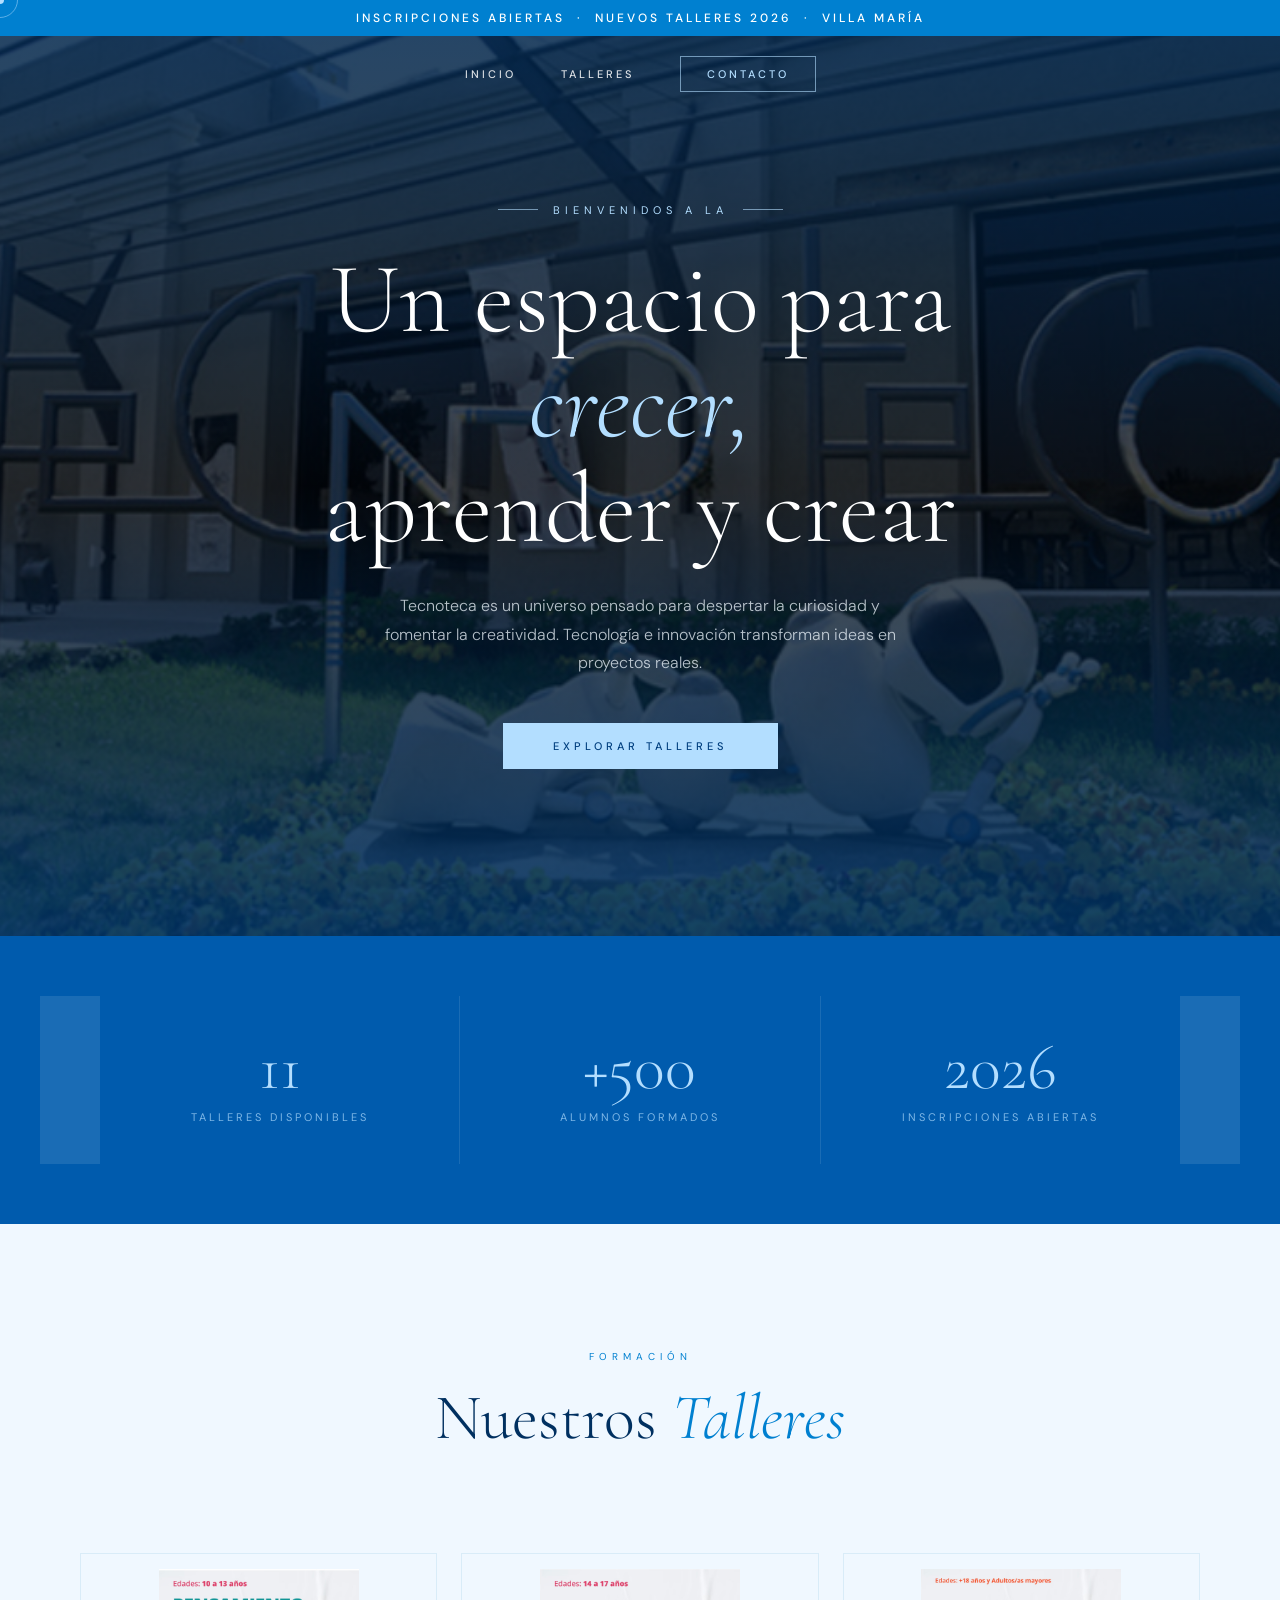
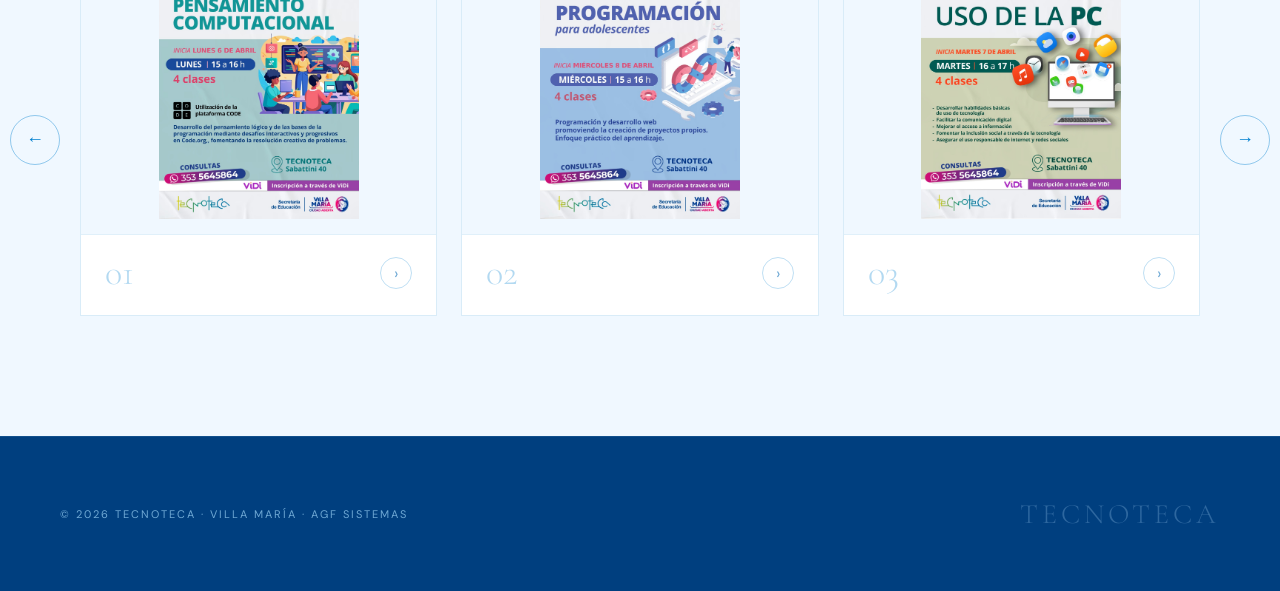
==== index.html @ 7699db6f "Rename index1.html to index.html" ====
<!DOCTYPE html>
<html lang="es">
<head>
    <meta charset="UTF-8">
    <meta name="viewport" content="width=device-width, initial-scale=1.0">
    <title>Tecnoteca | Innovación y Creatividad</title>
    <link href="https://fonts.googleapis.com/css2?family=Cormorant+Garamond:ital,wght@0,300;0,400;1,300;1,400&family=DM+Sans:wght@300;400;500&display=swap" rel="stylesheet">
    <link rel="stylesheet" href="stile.css">
</head>
<body>

    <div class="cursor-dot" id="cursorDot"></div>
    <div class="cursor-ring" id="cursorRing"></div>

    <div class="top-banner">
        Inscripciones abiertas &nbsp;·&nbsp; Nuevos talleres 2026 &nbsp;·&nbsp; Villa María
    </div>

    <header class="navbar" id="navbar">
        <nav class="nav-links">
            <a href="#inicio">Inicio</a>
            <a href="#talleres">Talleres</a>
            <a href="#" class="btn-nav-cta">Contacto</a>
        </nav>
    </header>

    <main>

        <section id="inicio" class="hero">
            <div class="hero-bg"></div>
            <div class="hero-overlay"></div>
            <div class="hero-content">
                <div class="hero-eyebrow">Bienvenidos a la</div>
                <h1>Un espacio para <em>crecer,</em><br>aprender y crear</h1>
                <p class="hero-desc">
                    Tecnoteca es un universo pensado para despertar la curiosidad
                    y fomentar la creatividad. Tecnología e innovación transforman
                    ideas en proyectos reales.
                </p>
                <a href="#talleres" class="btn-hero">Explorar talleres</a>
            </div>
        </section>

        <div class="stats-strip">
            <div class="stats-grid">
                <div class="stat-item">
                    <span class="stat-numero">11</span>
                    <span class="stat-label">Talleres disponibles</span>
                </div>
                <div class="stat-item">
                    <span class="stat-numero">+500</span>
                    <span class="stat-label">Alumnos formados</span>
                </div>
                <div class="stat-item">
                    <span class="stat-numero">2026</span>
                    <span class="stat-label">Inscripciones abiertas</span>
                </div>
            </div>
        </div>

        <section id="talleres" class="talleres-section">
            <div class="section-header">
                <span class="section-tag">Formación</span>
                <h2>Nuestros <em>Talleres</em></h2>
            </div>

            <div class="carousel-wrapper">
                <div class="carousel-container">
                    <div class="carousel-slide" id="track">

                        <div class="card-taller">
                            <div class="card-img-wrap"><img src="taller1.jpeg" alt="Taller 1"></div>
                            <div class="card-overlay"></div>
                            <div class="card-info"><span class="numero-taller">01</span><div class="card-arrow">›</div></div>
                        </div>

                        <div class="card-taller">
                            <div class="card-img-wrap"><img src="taller2.jpeg" alt="Taller 2"></div>
                            <div class="card-overlay"></div>
                            <div class="card-info"><span class="numero-taller">02</span><div class="card-arrow">›</div></div>
                        </div>

                        <div class="card-taller">
                            <div class="card-img-wrap"><img src="taller3.jpeg" alt="Taller 3"></div>
                            <div class="card-overlay"></div>
                            <div class="card-info"><span class="numero-taller">03</span><div class="card-arrow">›</div></div>
                        </div>

                        <div class="card-taller">
                            <div class="card-img-wrap"><img src="taller4.jpeg" alt="Taller 4"></div>
                            <div class="card-overlay"></div>
                            <div class="card-info"><span class="numero-taller">04</span><div class="card-arrow">›</div></div>
                        </div>

                        <div class="card-taller">
                            <div class="card-img-wrap"><img src="taller5.jpeg" alt="Taller 5"></div>
                            <div class="card-overlay"></div>
                            <div class="card-info"><span class="numero-taller">05</span><div class="card-arrow">›</div></div>
                        </div>

                        <div class="card-taller">
                            <div class="card-img-wrap"><img src="taller6.jpeg" alt="Taller 6"></div>
                            <div class="card-overlay"></div>
                            <div class="card-info"><span class="numero-taller">06</span><div class="card-arrow">›</div></div>
                        </div>

                        <div class="card-taller">
                            <div class="card-img-wrap"><img src="taller7.jpeg" alt="Taller 7"></div>
                            <div class="card-overlay"></div>
                            <div class="card-info"><span class="numero-taller">07</span><div class="card-arrow">›</div></div>
                        </div>

                        <div class="card-taller">
                            <div class="card-img-wrap"><img src="taller8.jpeg" alt="Taller 8"></div>
                            <div class="card-overlay"></div>
                            <div class="card-info"><span class="numero-taller">08</span><div class="card-arrow">›</div></div>
                        </div>

                        <div class="card-taller">
                            <div class="card-img-wrap"><img src="taller9.jpeg" alt="Taller 9"></div>
                            <div class="card-overlay"></div>
                            <div class="card-info"><span class="numero-taller">09</span><div class="card-arrow">›</div></div>
                        </div>

                        <div class="card-taller">
                            <div class="card-img-wrap"><img src="taller10.jpeg" alt="Taller 10"></div>
                            <div class="card-overlay"></div>
                            <div class="card-info"><span class="numero-taller">10</span><div class="card-arrow">›</div></div>
                        </div>

                        <div class="card-taller">
                            <div class="card-img-wrap"><img src="taller11.jpeg" alt="Taller 11"></div>
                            <div class="card-overlay"></div>
                            <div class="card-info"><span class="numero-taller">11</span><div class="card-arrow">›</div></div>
                        </div>

                    </div>
                </div>

                <button class="prev-btn" onclick="moveSlide(-1)">&#8592;</button>
                <button class="next-btn" onclick="moveSlide(1)">&#8594;</button>
            </div>
        </section>

    </main>

    <footer class="footer">
        <span class="footer-copy">&copy; 2026 Tecnoteca · Villa María · AGF Sistemas</span>
        <span class="footer-brand">TECNOTECA</span>
    </footer>

    <script>
        // --- CURSOR PERSONALIZADO ---
        const dot  = document.getElementById('cursorDot');
        const ring = document.getElementById('cursorRing');
        let mouseX = 0, mouseY = 0;
        let ringX  = 0, ringY  = 0;

        document.addEventListener('mousemove', e => {
            mouseX = e.clientX;
            mouseY = e.clientY;
            dot.style.left = mouseX + 'px';
            dot.style.top  = mouseY + 'px';
        });

        function animateRing() {
            ringX += (mouseX - ringX) * 0.12;
            ringY += (mouseY - ringY) * 0.12;
            ring.style.left = ringX + 'px';
            ring.style.top  = ringY + 'px';
            requestAnimationFrame(animateRing);
        }
        animateRing();

        // --- NAVBAR SCROLL ---
        window.addEventListener('scroll', () => {
            const navbar = document.getElementById('navbar');
            if (window.scrollY > 60) {
                navbar.classList.add('scrolled');
            } else {
                navbar.classList.remove('scrolled');
            }
        });

        // --- CARRUSEL CON LOOP INFINITO ---
        let currentIndex = 0;

        function moveSlide(step) {
            const track      = document.getElementById('track');
            const cards      = document.querySelectorAll('.card-taller');
            const totalCards = cards.length;

            let visibleCards = 3;
            if (window.innerWidth <= 900) visibleCards = 2;
            if (window.innerWidth <= 600) visibleCards = 1;

            const cardWidth = cards[0].offsetWidth + 24;

            currentIndex += step;

            if (currentIndex > totalCards - visibleCards) currentIndex = 0;
            if (currentIndex < 0) currentIndex = totalCards - visibleCards;

            track.style.transform = `translateX(${-currentIndex * cardWidth}px)`;
        }
    </script>

</body>
</html>
---- stile.css ----
/* ================================================================
   VARIABLES — Paleta C: Azul oscuro + celeste + blanco
================================================================ */
:root {
    --azul-oscuro:   #003F7F;
    --azul-medio:    #005BAD;
    --azul-celeste:  #0080D0;
    --celeste-claro: #B3DEFF;
    --fondo-claro:   #F0F8FF;
    --texto-blanco:  #FFFFFF;
    --texto-oscuro:  #003060;
    --texto-suave:   #6EA8D4;
    --fuente-titulo: 'Cormorant Garamond', serif;
    --fuente-cuerpo: 'DM Sans', sans-serif;
}

/* ================================================================
   RESET BASE
================================================================ */
*, *::before, *::after {
    margin: 0;
    padding: 0;
    box-sizing: border-box;
}

html { scroll-behavior: smooth; }

body {
    background-color: var(--azul-oscuro);
    color: var(--texto-blanco);
    font-family: var(--fuente-cuerpo);
    overflow-x: hidden;
    cursor: none;
}

/* ================================================================
   CURSOR PERSONALIZADO
================================================================ */
.cursor-dot {
    width: 8px;
    height: 8px;
    background: var(--celeste-claro);
    border-radius: 50%;
    position: fixed;
    pointer-events: none;
    z-index: 9999;
    transform: translate(-50%, -50%);
}

.cursor-ring {
    width: 36px;
    height: 36px;
    border: 1px solid rgba(179, 222, 255, 0.5);
    border-radius: 50%;
    position: fixed;
    pointer-events: none;
    z-index: 9998;
    transform: translate(-50%, -50%);
    transition: all 0.15s ease;
}

/* ================================================================
   FRANJA SUPERIOR
================================================================ */
.top-banner {
    background: var(--azul-celeste);
    text-align: center;
    padding: 10px;
    font-size: 12px;
    letter-spacing: 3px;
    text-transform: uppercase;
    color: var(--texto-blanco);
    font-weight: 500;
}

/* ================================================================
   NAVEGACIÓN
================================================================ */
.navbar {
    position: fixed;
    top: 36px;
    left: 0;
    right: 0;
    z-index: 1000;
    padding: 20px 60px;
    display: flex;
    justify-content: center;
    align-items: center;
    transition: background 0.4s ease, padding 0.4s ease;
}

.navbar.scrolled {
    background: rgba(0, 63, 127, 0.96);
    backdrop-filter: blur(12px);
    padding: 15px 60px;
    border-bottom: 1px solid rgba(179, 222, 255, 0.15);
}

.nav-links {
    display: flex;
    gap: 45px;
    align-items: center;
}

.nav-links a {
    text-decoration: none;
    color: var(--texto-blanco);
    font-size: 11px;
    letter-spacing: 3px;
    text-transform: uppercase;
    font-weight: 500;
    opacity: 0.85;
    transition: opacity 0.3s ease, color 0.3s ease;
}

.nav-links a:hover {
    opacity: 1;
    color: var(--celeste-claro);
}

.btn-nav-cta {
    background: transparent !important;
    border: 1px solid rgba(179, 222, 255, 0.6);
    padding: 10px 26px !important;
    color: var(--celeste-claro) !important;
    opacity: 1 !important;
    transition: background 0.3s ease, color 0.3s ease !important;
}

.btn-nav-cta:hover {
    background: var(--celeste-claro) !important;
    color: var(--azul-oscuro) !important;
}

/* ================================================================
   HERO
================================================================ */
.hero {
    height: 100vh;
    min-height: 700px;
    position: relative;
    display: flex;
    align-items: center;
    justify-content: center;
    text-align: center;
    overflow: hidden;
}

.hero-bg {
    position: absolute;
    inset: 0;
    background-image: url('./tec1.png');
    background-size: cover;
    background-position: center;
    filter: brightness(0.3) saturate(0.7) hue-rotate(10deg);
    transform: scale(1.05);
    transition: transform 8s ease;
}

.hero:hover .hero-bg {
    transform: scale(1);
}

.hero-overlay {
    position: absolute;
    inset: 0;
    background: linear-gradient(
        to bottom,
        rgba(0, 63, 127, 0.5) 0%,
        rgba(0, 63, 127, 0.05) 50%,
        rgba(0, 63, 127, 0.7) 100%
    );
}

.hero-content {
    position: relative;
    z-index: 2;
    max-width: 900px;
    padding: 0 40px;
    animation: fadeInUp 1.2s ease both;
}

.hero-eyebrow {
    display: flex;
    align-items: center;
    justify-content: center;
    gap: 15px;
    margin-bottom: 30px;
    font-size: 11px;
    letter-spacing: 5px;
    text-transform: uppercase;
    color: var(--celeste-claro);
}

.hero-eyebrow::before,
.hero-eyebrow::after {
    content: '';
    display: block;
    width: 40px;
    height: 1px;
    background: var(--celeste-claro);
    opacity: 0.6;
}

.hero h1 {
    font-family: var(--fuente-titulo);
    font-size: clamp(52px, 8vw, 100px);
    font-weight: 300;
    line-height: 1.05;
    color: var(--texto-blanco);
    margin-bottom: 30px;
}

.hero h1 em {
    font-style: italic;
    color: var(--celeste-claro);
    font-weight: 300;
}

.hero-desc {
    font-size: 16px;
    line-height: 1.8;
    color: rgba(240, 248, 255, 0.75);
    max-width: 520px;
    margin: 0 auto 45px;
    font-weight: 300;
}

.btn-hero {
    display: inline-block;
    text-decoration: none;
    color: var(--azul-oscuro);
    background: var(--celeste-claro);
    padding: 16px 50px;
    font-size: 11px;
    letter-spacing: 4px;
    text-transform: uppercase;
    font-weight: 500;
    transition: background 0.3s ease, transform 0.3s ease;
}

.btn-hero:hover {
    background: var(--texto-blanco);
    transform: translateY(-2px);
}

/* ================================================================
   ESTADÍSTICAS
================================================================ */
.stats-strip {
    background: var(--azul-medio);
    padding: 60px 0;
}

.stats-grid {
    max-width: 1200px;
    margin: 0 auto;
    padding: 0 60px;
    display: grid;
    grid-template-columns: repeat(3, 1fr);
    gap: 1px;
    background: rgba(255, 255, 255, 0.1);
}

.stat-item {
    background: var(--azul-medio);
    padding: 40px;
    text-align: center;
}

.stat-numero {
    font-family: var(--fuente-titulo);
    font-size: 64px;
    font-weight: 300;
    color: var(--celeste-claro);
    line-height: 1;
    display: block;
}

.stat-label {
    font-size: 11px;
    letter-spacing: 3px;
    text-transform: uppercase;
    color: rgba(179, 222, 255, 0.7);
    margin-top: 10px;
    display: block;
}

/* ================================================================
   SECCIÓN TALLERES
================================================================ */
.talleres-section {
    background: var(--fondo-claro);
    padding: 120px 0 80px;
}

.section-header {
    text-align: center;
    margin-bottom: 80px;
    padding: 0 40px;
}

.section-tag {
    display: inline-block;
    font-size: 10px;
    letter-spacing: 5px;
    text-transform: uppercase;
    color: var(--azul-celeste);
    margin-bottom: 20px;
}

.section-header h2 {
    font-family: var(--fuente-titulo);
    font-size: clamp(38px, 5vw, 64px);
    font-weight: 300;
    line-height: 1.1;
    color: var(--texto-oscuro);
}

.section-header h2 em {
    font-style: italic;
    color: var(--azul-celeste);
}

/* ================================================================
   CARRUSEL
================================================================ */
.carousel-wrapper {
    position: relative;
    padding: 0 80px;
}

.carousel-container {
    overflow: hidden;
    padding: 20px 0 40px;
}

.carousel-slide {
    display: flex;
    gap: 24px;
    transition: transform 0.7s cubic-bezier(0.25, 1, 0.5, 1);
}

/* ================================================================
   TARJETAS
================================================================ */
.card-taller {
    min-width: calc(33.333% - 16px);
    background: var(--texto-blanco);
    border: 1px solid rgba(0, 128, 208, 0.15);
    position: relative;
    overflow: hidden;
    cursor: pointer;
    transition: transform 0.5s ease, box-shadow 0.5s ease, border-color 0.5s ease;
    z-index: 1;
}

.card-taller:hover {
    transform: scale(1.04) translateY(-6px);
    box-shadow: 0 25px 55px rgba(0, 63, 127, 0.2);
    z-index: 10;
    border-color: rgba(0, 128, 208, 0.4);
}

.card-img-wrap {
    overflow: hidden;
    height: 280px;
    background: var(--fondo-claro);
}

.card-taller img {
    width: 100%;
    height: 100%;
    object-fit: contain;
    padding: 15px;
    transition: transform 0.6s ease;
}

.card-taller:hover img {
    transform: scale(1.08);
}

.card-overlay {
    position: absolute;
    inset: 0;
    background: linear-gradient(
        to top,
        rgba(0, 128, 208, 0.12) 0%,
        transparent 60%
    );
    opacity: 0;
    transition: opacity 0.4s ease;
    pointer-events: none;
}

.card-taller:hover .card-overlay {
    opacity: 1;
}

.card-info {
    padding: 20px 24px 24px;
    border-top: 1px solid rgba(0, 128, 208, 0.12);
    display: flex;
    align-items: center;
    justify-content: space-between;
    background: var(--texto-blanco);
}

.numero-taller {
    font-family: var(--fuente-titulo);
    font-size: 36px;
    font-weight: 300;
    color: rgba(0, 128, 208, 0.3);
    line-height: 1;
    transition: color 0.3s ease;
}

.card-taller:hover .numero-taller {
    color: var(--azul-celeste);
}

.card-arrow {
    width: 32px;
    height: 32px;
    border: 1px solid rgba(0, 128, 208, 0.25);
    border-radius: 50%;
    display: flex;
    align-items: center;
    justify-content: center;
    font-size: 16px;
    color: var(--texto-suave);
    transition: all 0.3s ease;
}

.card-taller:hover .card-arrow {
    background: var(--azul-celeste);
    border-color: var(--azul-celeste);
    color: var(--texto-blanco);
}

/* ================================================================
   FLECHAS CARRUSEL
================================================================ */
.prev-btn, .next-btn {
    position: absolute;
    top: 50%;
    transform: translateY(-60%);
    background: transparent;
    border: 1px solid rgba(0, 128, 208, 0.4);
    color: var(--azul-celeste);
    width: 50px;
    height: 50px;
    border-radius: 50%;
    cursor: pointer;
    z-index: 10;
    font-size: 18px;
    display: flex;
    align-items: center;
    justify-content: center;
    transition: background 0.3s ease, border-color 0.3s ease, color 0.3s ease;
}

.prev-btn:hover, .next-btn:hover {
    background: var(--azul-celeste);
    border-color: var(--azul-celeste);
    color: var(--texto-blanco);
}

.prev-btn { left: 10px; }
.next-btn { right: 10px; }

/* ================================================================
   FOOTER
================================================================ */
.footer {
    background: var(--azul-oscuro);
    padding: 60px;
    display: flex;
    justify-content: space-between;
    align-items: center;
    border-top: 1px solid rgba(179, 222, 255, 0.1);
}

.footer-copy {
    font-size: 11px;
    letter-spacing: 2px;
    color: var(--texto-suave);
    text-transform: uppercase;
}

.footer-brand {
    font-family: var(--fuente-titulo);
    font-size: 28px;
    font-weight: 300;
    color: rgba(179, 222, 255, 0.25);
    letter-spacing: 4px;
}

/* ================================================================
   ANIMACIONES
================================================================ */
@keyframes fadeInUp {
    from { opacity: 0; transform: translateY(30px); }
    to   { opacity: 1; transform: translateY(0); }
}

/* ================================================================
   RESPONSIVE
================================================================ */
@media (max-width: 900px) {
    .navbar { padding: 15px 30px; }
    .navbar.scrolled { padding: 12px 30px; }
    .card-taller { min-width: calc(50% - 12px); }
    .stats-grid { grid-template-columns: 1fr; }
    .footer { flex-direction: column; gap: 20px; text-align: center; }
    .carousel-wrapper { padding: 0 50px; }
}

@media (max-width: 600px) {
    .card-taller { min-width: 85%; }
    .hero h1 { font-size: 42px; }
    .carousel-wrapper { padding: 0 40px; }
}
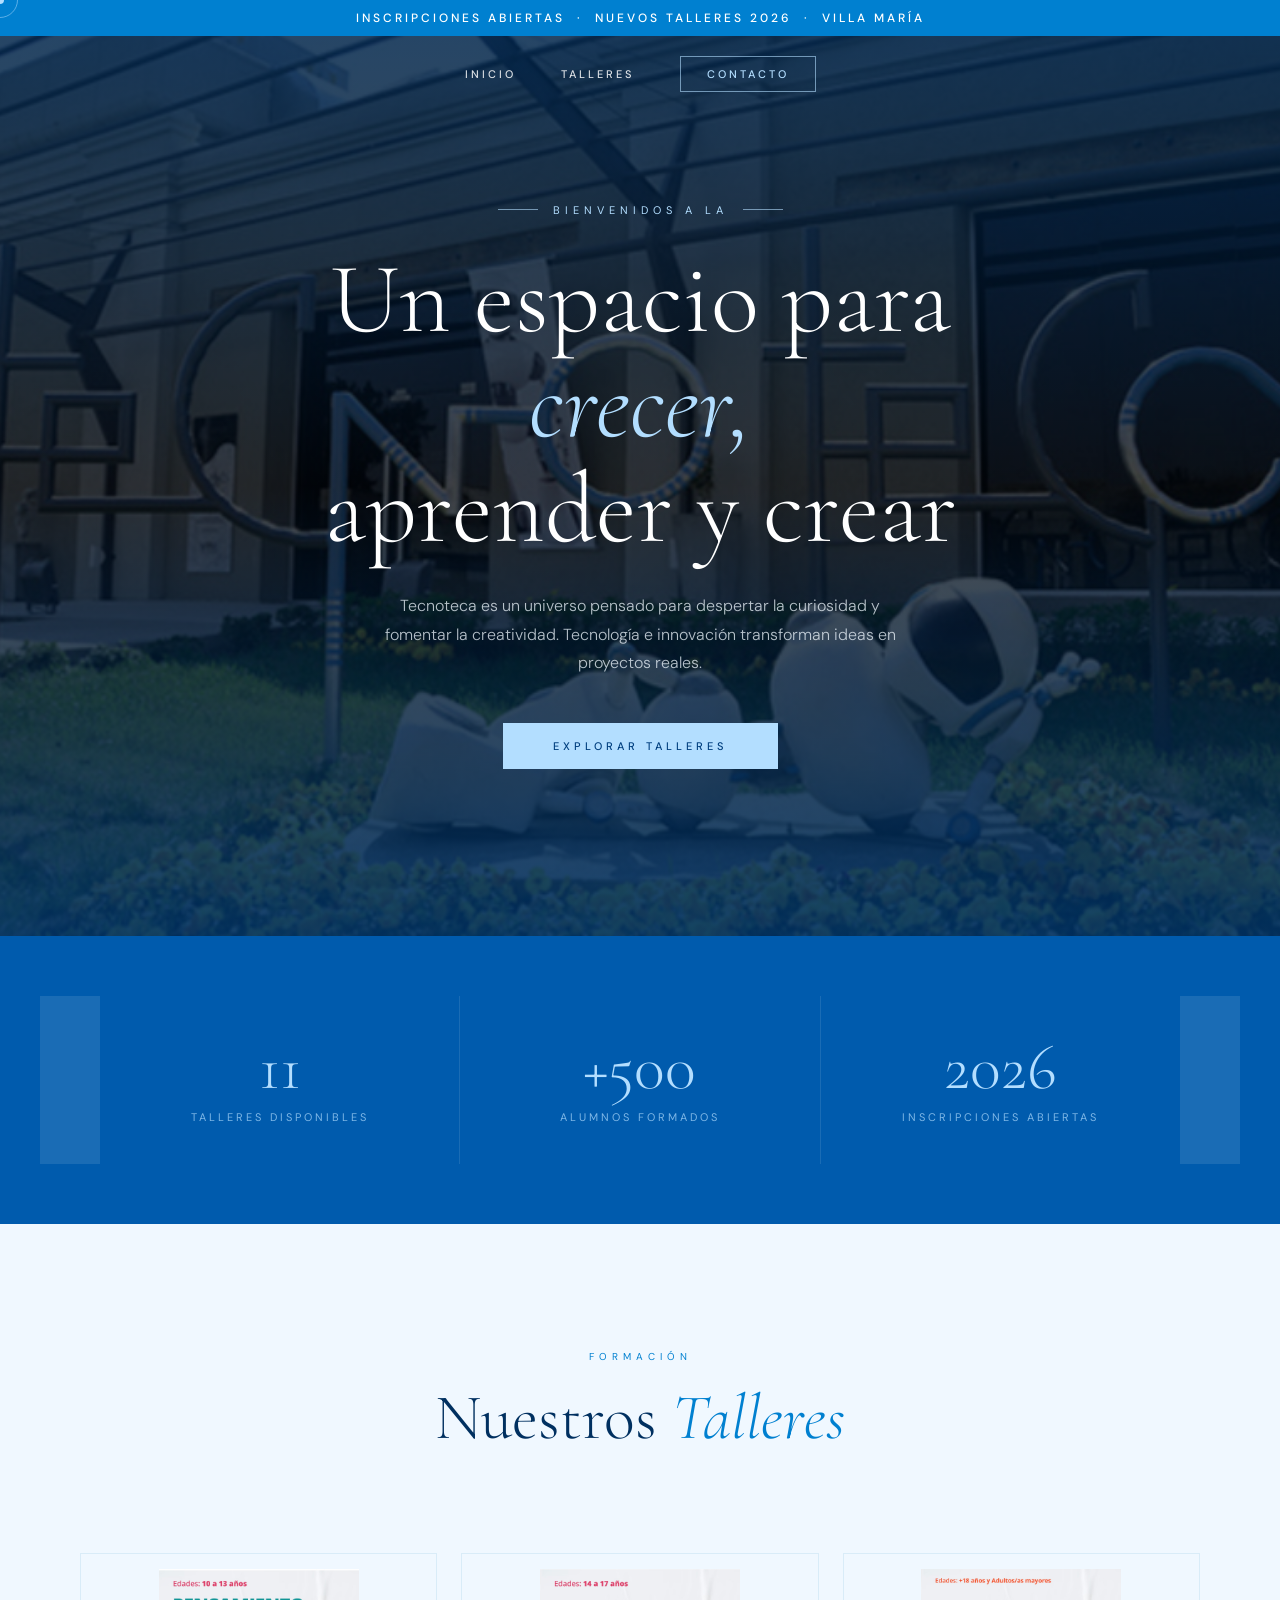
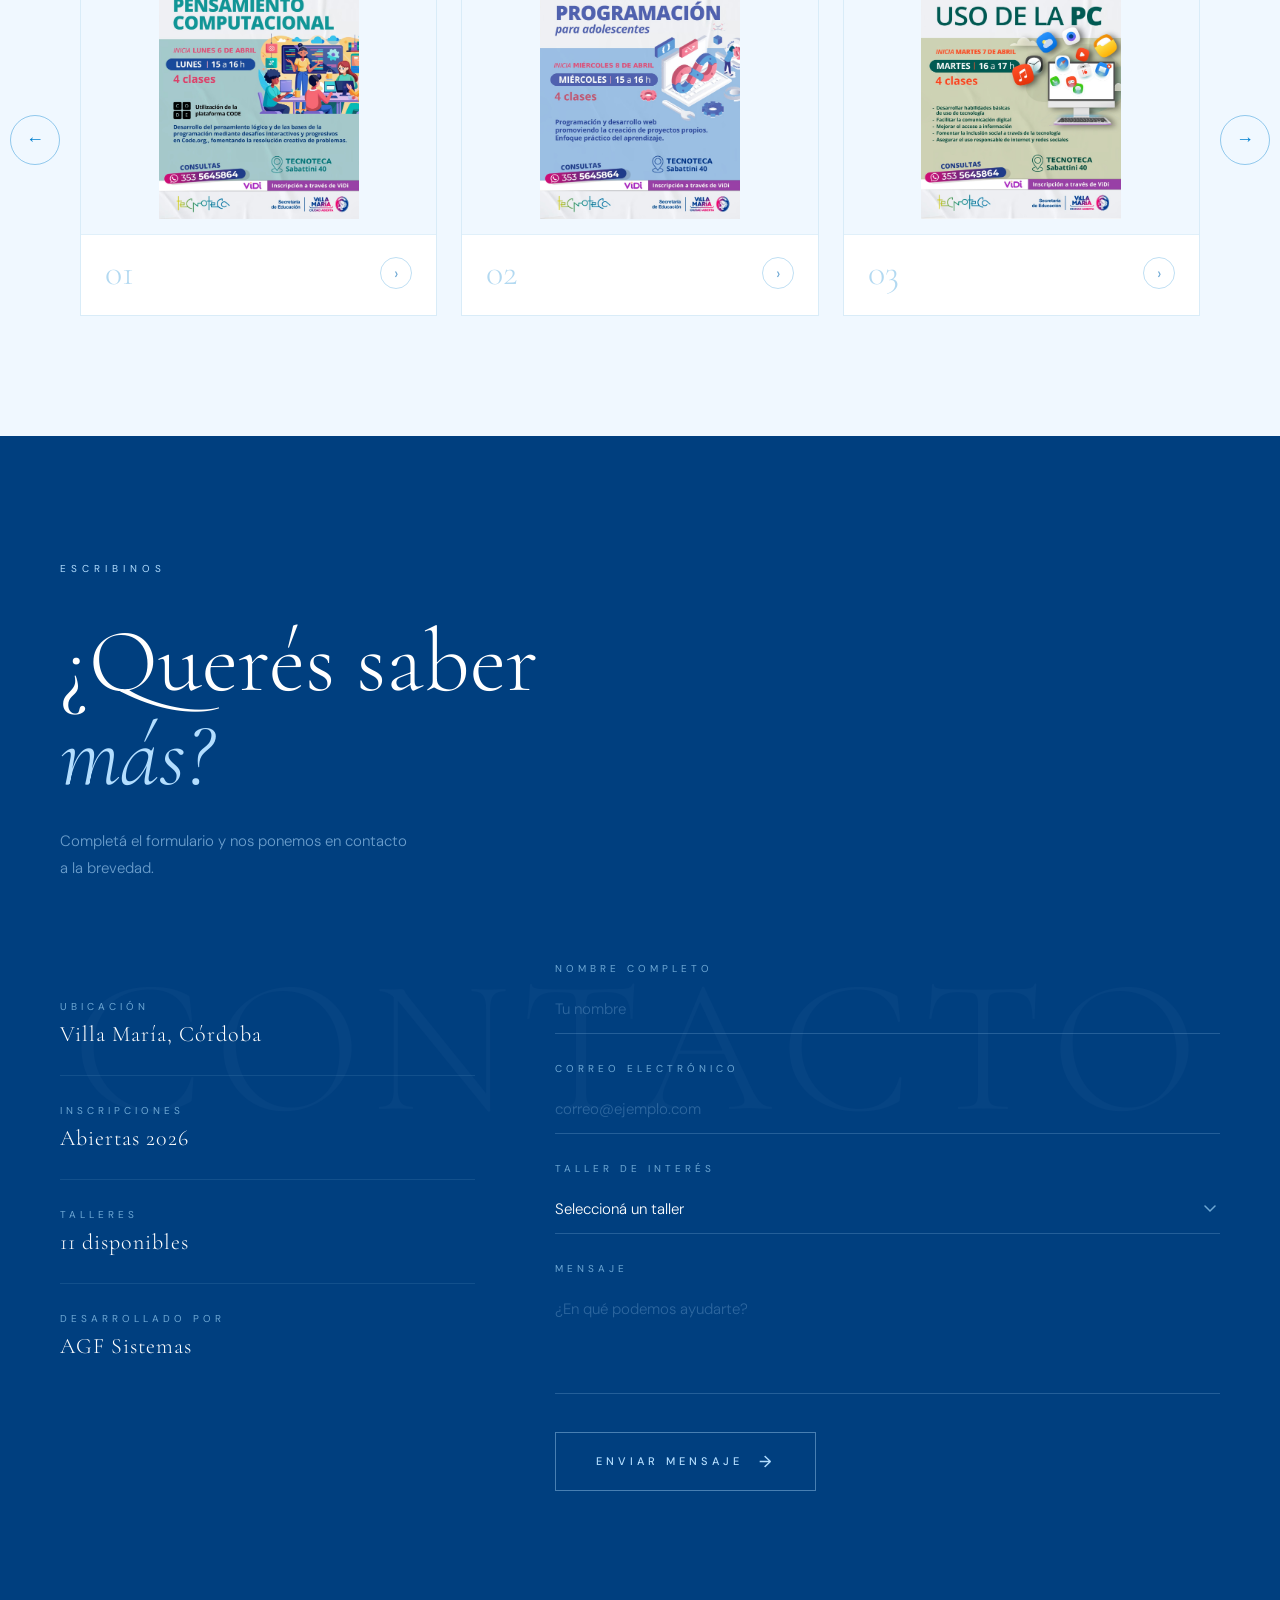
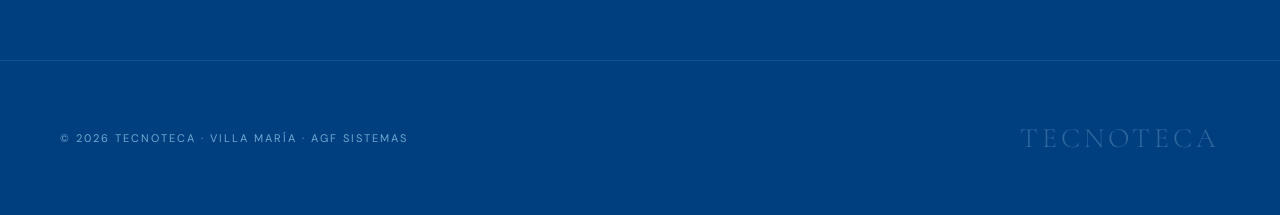
==== commit 114938f8: "agrega contacto y saca el cursor en movile" ====
--- a/index.html
+++ b/index.html
@@ -1,209 +1,450 @@
-<!DOCTYPE html>
-<html lang="es">
-<head>
-    <meta charset="UTF-8">
-    <meta name="viewport" content="width=device-width, initial-scale=1.0">
-    <title>Tecnoteca | Innovación y Creatividad</title>
-    <link href="https://fonts.googleapis.com/css2?family=Cormorant+Garamond:ital,wght@0,300;0,400;1,300;1,400&family=DM+Sans:wght@300;400;500&display=swap" rel="stylesheet">
-    <link rel="stylesheet" href="stile.css">
-</head>
-<body>
-
-    <div class="cursor-dot" id="cursorDot"></div>
-    <div class="cursor-ring" id="cursorRing"></div>
-
-    <div class="top-banner">
-        Inscripciones abiertas &nbsp;·&nbsp; Nuevos talleres 2026 &nbsp;·&nbsp; Villa María
-    </div>
-
-    <header class="navbar" id="navbar">
-        <nav class="nav-links">
-            <a href="#inicio">Inicio</a>
-            <a href="#talleres">Talleres</a>
-            <a href="#" class="btn-nav-cta">Contacto</a>
-        </nav>
-    </header>
-
-    <main>
-
-        <section id="inicio" class="hero">
-            <div class="hero-bg"></div>
-            <div class="hero-overlay"></div>
-            <div class="hero-content">
-                <div class="hero-eyebrow">Bienvenidos a la</div>
-                <h1>Un espacio para <em>crecer,</em><br>aprender y crear</h1>
-                <p class="hero-desc">
-                    Tecnoteca es un universo pensado para despertar la curiosidad
-                    y fomentar la creatividad. Tecnología e innovación transforman
-                    ideas en proyectos reales.
-                </p>
-                <a href="#talleres" class="btn-hero">Explorar talleres</a>
-            </div>
-        </section>
-
-        <div class="stats-strip">
-            <div class="stats-grid">
-                <div class="stat-item">
-                    <span class="stat-numero">11</span>
-                    <span class="stat-label">Talleres disponibles</span>
-                </div>
-                <div class="stat-item">
-                    <span class="stat-numero">+500</span>
-                    <span class="stat-label">Alumnos formados</span>
-                </div>
-                <div class="stat-item">
-                    <span class="stat-numero">2026</span>
-                    <span class="stat-label">Inscripciones abiertas</span>
-                </div>
-            </div>
-        </div>
-
-        <section id="talleres" class="talleres-section">
-            <div class="section-header">
-                <span class="section-tag">Formación</span>
-                <h2>Nuestros <em>Talleres</em></h2>
-            </div>
-
-            <div class="carousel-wrapper">
-                <div class="carousel-container">
-                    <div class="carousel-slide" id="track">
-
-                        <div class="card-taller">
-                            <div class="card-img-wrap"><img src="taller1.jpeg" alt="Taller 1"></div>
-                            <div class="card-overlay"></div>
-                            <div class="card-info"><span class="numero-taller">01</span><div class="card-arrow">›</div></div>
-                        </div>
-
-                        <div class="card-taller">
-                            <div class="card-img-wrap"><img src="taller2.jpeg" alt="Taller 2"></div>
-                            <div class="card-overlay"></div>
-                            <div class="card-info"><span class="numero-taller">02</span><div class="card-arrow">›</div></div>
-                        </div>
-
-                        <div class="card-taller">
-                            <div class="card-img-wrap"><img src="taller3.jpeg" alt="Taller 3"></div>
-                            <div class="card-overlay"></div>
-                            <div class="card-info"><span class="numero-taller">03</span><div class="card-arrow">›</div></div>
-                        </div>
-
-                        <div class="card-taller">
-                            <div class="card-img-wrap"><img src="taller4.jpeg" alt="Taller 4"></div>
-                            <div class="card-overlay"></div>
-                            <div class="card-info"><span class="numero-taller">04</span><div class="card-arrow">›</div></div>
-                        </div>
-
-                        <div class="card-taller">
-                            <div class="card-img-wrap"><img src="taller5.jpeg" alt="Taller 5"></div>
-                            <div class="card-overlay"></div>
-                            <div class="card-info"><span class="numero-taller">05</span><div class="card-arrow">›</div></div>
-                        </div>
-
-                        <div class="card-taller">
-                            <div class="card-img-wrap"><img src="taller6.jpeg" alt="Taller 6"></div>
-                            <div class="card-overlay"></div>
-                            <div class="card-info"><span class="numero-taller">06</span><div class="card-arrow">›</div></div>
-                        </div>
-
-                        <div class="card-taller">
-                            <div class="card-img-wrap"><img src="taller7.jpeg" alt="Taller 7"></div>
-                            <div class="card-overlay"></div>
-                            <div class="card-info"><span class="numero-taller">07</span><div class="card-arrow">›</div></div>
-                        </div>
-
-                        <div class="card-taller">
-                            <div class="card-img-wrap"><img src="taller8.jpeg" alt="Taller 8"></div>
-                            <div class="card-overlay"></div>
-                            <div class="card-info"><span class="numero-taller">08</span><div class="card-arrow">›</div></div>
-                        </div>
-
-                        <div class="card-taller">
-                            <div class="card-img-wrap"><img src="taller9.jpeg" alt="Taller 9"></div>
-                            <div class="card-overlay"></div>
-                            <div class="card-info"><span class="numero-taller">09</span><div class="card-arrow">›</div></div>
-                        </div>
-
-                        <div class="card-taller">
-                            <div class="card-img-wrap"><img src="taller10.jpeg" alt="Taller 10"></div>
-                            <div class="card-overlay"></div>
-                            <div class="card-info"><span class="numero-taller">10</span><div class="card-arrow">›</div></div>
-                        </div>
-
-                        <div class="card-taller">
-                            <div class="card-img-wrap"><img src="taller11.jpeg" alt="Taller 11"></div>
-                            <div class="card-overlay"></div>
-                            <div class="card-info"><span class="numero-taller">11</span><div class="card-arrow">›</div></div>
-                        </div>
-
-                    </div>
-                </div>
-
-                <button class="prev-btn" onclick="moveSlide(-1)">&#8592;</button>
-                <button class="next-btn" onclick="moveSlide(1)">&#8594;</button>
-            </div>
-        </section>
-
-    </main>
-
-    <footer class="footer">
-        <span class="footer-copy">&copy; 2026 Tecnoteca · Villa María · AGF Sistemas</span>
-        <span class="footer-brand">TECNOTECA</span>
-    </footer>
-
-    <script>
-        // --- CURSOR PERSONALIZADO ---
-        const dot  = document.getElementById('cursorDot');
-        const ring = document.getElementById('cursorRing');
-        let mouseX = 0, mouseY = 0;
-        let ringX  = 0, ringY  = 0;
-
-        document.addEventListener('mousemove', e => {
-            mouseX = e.clientX;
-            mouseY = e.clientY;
-            dot.style.left = mouseX + 'px';
-            dot.style.top  = mouseY + 'px';
-        });
-
-        function animateRing() {
-            ringX += (mouseX - ringX) * 0.12;
-            ringY += (mouseY - ringY) * 0.12;
-            ring.style.left = ringX + 'px';
-            ring.style.top  = ringY + 'px';
-            requestAnimationFrame(animateRing);
-        }
-        animateRing();
-
-        // --- NAVBAR SCROLL ---
-        window.addEventListener('scroll', () => {
-            const navbar = document.getElementById('navbar');
-            if (window.scrollY > 60) {
-                navbar.classList.add('scrolled');
-            } else {
-                navbar.classList.remove('scrolled');
-            }
-        });
-
-        // --- CARRUSEL CON LOOP INFINITO ---
-        let currentIndex = 0;
-
-        function moveSlide(step) {
-            const track      = document.getElementById('track');
-            const cards      = document.querySelectorAll('.card-taller');
-            const totalCards = cards.length;
-
-            let visibleCards = 3;
-            if (window.innerWidth <= 900) visibleCards = 2;
-            if (window.innerWidth <= 600) visibleCards = 1;
-
-            const cardWidth = cards[0].offsetWidth + 24;
-
-            currentIndex += step;
-
-            if (currentIndex > totalCards - visibleCards) currentIndex = 0;
-            if (currentIndex < 0) currentIndex = totalCards - visibleCards;
-
-            track.style.transform = `translateX(${-currentIndex * cardWidth}px)`;
-        }
-    </script>
-
-</body>
-</html>
+<!DOCTYPE html>
+<html lang="es">
+<head>
+    <meta charset="UTF-8">
+    <meta name="viewport" content="width=device-width, initial-scale=1.0">
+    <title>Tecnoteca | Innovación y Creatividad</title>
+
+    <!-- Fuentes de Google: Cormorant Garamond para títulos, DM Sans para el cuerpo -->
+    <link href="https://fonts.googleapis.com/css2?family=Cormorant+Garamond:ital,wght@0,300;0,400;1,300;1,400&family=DM+Sans:wght@300;400;500&display=swap" rel="stylesheet">
+
+    <!-- Hoja de estilos principal -->
+    <link rel="stylesheet" href="stile.css">
+</head>
+<body>
+
+    <!-- ============================================================
+         CURSOR PERSONALIZADO
+         Dos elementos que reemplazan el cursor del sistema:
+         - cursor-dot: el punto pequeño que sigue al mouse exactamente
+         - cursor-ring: el anillo grande que sigue con un leve retraso (efecto suave)
+         En celulares y tablets se ocultan automáticamente
+    ============================================================ -->
+    <div class="cursor-dot" id="cursorDot"></div>
+    <div class="cursor-ring" id="cursorRing"></div>
+
+    <!-- ============================================================
+         FRANJA SUPERIOR (TOP BANNER)
+         Barra informativa fija en la parte superior de la página
+         Muestra novedades o información institucional breve
+    ============================================================ -->
+    <div class="top-banner">
+        Inscripciones abiertas &nbsp;·&nbsp; Nuevos talleres 2026 &nbsp;·&nbsp; Villa María
+    </div>
+
+    <!-- ============================================================
+         BARRA DE NAVEGACIÓN
+         Se vuelve semitransparente con blur al hacer scroll hacia abajo
+         Contiene los links internos y el botón de Contacto
+    ============================================================ -->
+    <header class="navbar" id="navbar">
+        <nav class="nav-links">
+            <a href="#inicio">Inicio</a>
+            <a href="#talleres">Talleres</a>
+            <!-- Botón con estilo especial que lleva a la sección #contacto -->
+            <a href="#contacto" class="btn-nav-cta">Contacto</a>
+        </nav>
+    </header>
+
+    <main>
+
+        <!-- ============================================================
+             SECCIÓN HERO (PORTADA)
+             Ocupa el 100% de la pantalla al entrar a la página.
+             Tiene una imagen de fondo con filtro oscuro, un overlay degradado,
+             y el contenido central con título, descripción y botón CTA.
+        ============================================================ -->
+        <section id="inicio" class="hero">
+
+            <!-- Imagen de fondo con efecto de zoom al hacer hover -->
+            <div class="hero-bg"></div>
+
+            <!-- Degradado encima de la imagen para mejorar legibilidad del texto -->
+            <div class="hero-overlay"></div>
+
+            <!-- Contenido central del hero -->
+            <div class="hero-content">
+                <!-- Pequeño texto decorativo sobre el título principal -->
+                <div class="hero-eyebrow">Bienvenidos a la</div>
+
+                <!-- Título principal con palabra en cursiva y color destacado -->
+                <h1>Un espacio para <em>crecer,</em><br>aprender y crear</h1>
+
+                <!-- Descripción breve del proyecto -->
+                <p class="hero-desc">
+                    Tecnoteca es un universo pensado para despertar la curiosidad
+                    y fomentar la creatividad. Tecnología e innovación transforman
+                    ideas en proyectos reales.
+                </p>
+
+                <!-- Botón que lleva a la sección de talleres -->
+                <a href="#talleres" class="btn-hero">Explorar talleres</a>
+            </div>
+        </section>
+
+        <!-- ============================================================
+             FRANJA DE ESTADÍSTICAS
+             Muestra 3 datos clave en una grilla horizontal:
+             cantidad de talleres, alumnos formados y año de inscripciones
+        ============================================================ -->
+        <div class="stats-strip">
+            <div class="stats-grid">
+                <div class="stat-item">
+                    <span class="stat-numero">11</span>
+                    <span class="stat-label">Talleres disponibles</span>
+                </div>
+                <div class="stat-item">
+                    <span class="stat-numero">+500</span>
+                    <span class="stat-label">Alumnos formados</span>
+                </div>
+                <div class="stat-item">
+                    <span class="stat-numero">2026</span>
+                    <span class="stat-label">Inscripciones abiertas</span>
+                </div>
+            </div>
+        </div>
+
+        <!-- ============================================================
+             SECCIÓN TALLERES
+             Muestra las tarjetas de cada taller en un carrusel deslizable.
+             Fondo claro para contrastar con las secciones oscuras.
+        ============================================================ -->
+        <section id="talleres" class="talleres-section">
+
+            <!-- Encabezado de sección con etiqueta y título -->
+            <div class="section-header">
+                <span class="section-tag">Formación</span>
+                <h2>Nuestros <em>Talleres</em></h2>
+            </div>
+
+            <!-- Contenedor del carrusel con botones de navegación -->
+            <div class="carousel-wrapper">
+
+                <!-- Área visible del carrusel (overflow hidden para ocultar lo que no entra) -->
+                <div class="carousel-container">
+
+                    <!-- Pista del carrusel: se mueve horizontalmente con transform -->
+                    <div class="carousel-slide" id="track">
+
+                        <!-- ---- TARJETA TALLER 01 ---- -->
+                        <!-- Cada tarjeta tiene: imagen, overlay de hover y número -->
+                        <div class="card-taller">
+                            <div class="card-img-wrap"><img src="taller1.jpeg" alt="Taller 1"></div>
+                            <div class="card-overlay"></div><!-- Brillo azul al hacer hover -->
+                            <div class="card-info">
+                                <span class="numero-taller">01</span>
+                                <div class="card-arrow">›</div><!-- Flecha indicadora -->
+                            </div>
+                        </div>
+
+                        <!-- ---- TARJETA TALLER 02 ---- -->
+                        <div class="card-taller">
+                            <div class="card-img-wrap"><img src="taller2.jpeg" alt="Taller 2"></div>
+                            <div class="card-overlay"></div>
+                            <div class="card-info"><span class="numero-taller">02</span><div class="card-arrow">›</div></div>
+                        </div>
+
+                        <!-- ---- TARJETA TALLER 03 ---- -->
+                        <div class="card-taller">
+                            <div class="card-img-wrap"><img src="taller3.jpeg" alt="Taller 3"></div>
+                            <div class="card-overlay"></div>
+                            <div class="card-info"><span class="numero-taller">03</span><div class="card-arrow">›</div></div>
+                        </div>
+
+                        <!-- ---- TARJETA TALLER 04 ---- -->
+                        <div class="card-taller">
+                            <div class="card-img-wrap"><img src="taller4.jpeg" alt="Taller 4"></div>
+                            <div class="card-overlay"></div>
+                            <div class="card-info"><span class="numero-taller">04</span><div class="card-arrow">›</div></div>
+                        </div>
+
+                        <!-- ---- TARJETA TALLER 05 ---- -->
+                        <div class="card-taller">
+                            <div class="card-img-wrap"><img src="taller5.jpeg" alt="Taller 5"></div>
+                            <div class="card-overlay"></div>
+                            <div class="card-info"><span class="numero-taller">05</span><div class="card-arrow">›</div></div>
+                        </div>
+
+                        <!-- ---- TARJETA TALLER 06 ---- -->
+                        <div class="card-taller">
+                            <div class="card-img-wrap"><img src="taller6.jpeg" alt="Taller 6"></div>
+                            <div class="card-overlay"></div>
+                            <div class="card-info"><span class="numero-taller">06</span><div class="card-arrow">›</div></div>
+                        </div>
+
+                        <!-- ---- TARJETA TALLER 07 ---- -->
+                        <div class="card-taller">
+                            <div class="card-img-wrap"><img src="taller7.jpeg" alt="Taller 7"></div>
+                            <div class="card-overlay"></div>
+                            <div class="card-info"><span class="numero-taller">07</span><div class="card-arrow">›</div></div>
+                        </div>
+
+                        <!-- ---- TARJETA TALLER 08 ---- -->
+                        <div class="card-taller">
+                            <div class="card-img-wrap"><img src="taller8.jpeg" alt="Taller 8"></div>
+                            <div class="card-overlay"></div>
+                            <div class="card-info"><span class="numero-taller">08</span><div class="card-arrow">›</div></div>
+                        </div>
+
+                        <!-- ---- TARJETA TALLER 09 ---- -->
+                        <div class="card-taller">
+                            <div class="card-img-wrap"><img src="taller9.jpeg" alt="Taller 9"></div>
+                            <div class="card-overlay"></div>
+                            <div class="card-info"><span class="numero-taller">09</span><div class="card-arrow">›</div></div>
+                        </div>
+
+                        <!-- ---- TARJETA TALLER 10 ---- -->
+                        <div class="card-taller">
+                            <div class="card-img-wrap"><img src="taller10.jpeg" alt="Taller 10"></div>
+                            <div class="card-overlay"></div>
+                            <div class="card-info"><span class="numero-taller">10</span><div class="card-arrow">›</div></div>
+                        </div>
+
+                        <!-- ---- TARJETA TALLER 11 ---- -->
+                        <div class="card-taller">
+                            <div class="card-img-wrap"><img src="taller11.jpeg" alt="Taller 11"></div>
+                            <div class="card-overlay"></div>
+                            <div class="card-info"><span class="numero-taller">11</span><div class="card-arrow">›</div></div>
+                        </div>
+
+                    </div><!-- /carousel-slide -->
+                </div><!-- /carousel-container -->
+
+                <!-- Botones de navegación del carrusel (llaman a moveSlide en JS) -->
+                <button class="prev-btn" onclick="moveSlide(-1)">&#8592;</button>
+                <button class="next-btn" onclick="moveSlide(1)">&#8594;</button>
+
+            </div><!-- /carousel-wrapper -->
+        </section>
+
+        <!-- ============================================================
+             SECCIÓN CONTACTO
+             Formulario de contacto con la misma estética de la página.
+             Dividida en dos columnas: info institucional + formulario.
+             El texto de fondo gigante "CONTACTO" es decorativo (CSS ::before).
+        ============================================================ -->
+        <section id="contacto" class="contacto-section">
+            <div class="contacto-inner">
+
+                <!-- Encabezado de la sección de contacto -->
+                <div class="contacto-header">
+                    <span class="section-tag" style="color: var(--celeste-claro);">Escribinos</span>
+                    <h2 class="contacto-titulo">¿Querés saber<br><em>más?</em></h2>
+                    <p class="contacto-subtitulo">
+                        Completá el formulario y nos ponemos en contacto<br>a la brevedad.
+                    </p>
+                </div>
+
+                <!-- Grilla de dos columnas: datos + formulario -->
+                <div class="contacto-grid">
+
+                    <!-- Columna izquierda: datos institucionales -->
+                    <div class="contacto-info">
+                        <div class="info-item">
+                            <span class="info-label">Ubicación</span>
+                            <span class="info-value">Villa María, Córdoba</span>
+                        </div>
+                        <div class="info-divider"></div><!-- Línea separadora -->
+                        <div class="info-item">
+                            <span class="info-label">Inscripciones</span>
+                            <span class="info-value">Abiertas 2026</span>
+                        </div>
+                        <div class="info-divider"></div>
+                        <div class="info-item">
+                            <span class="info-label">Talleres</span>
+                            <span class="info-value">11 disponibles</span>
+                        </div>
+                        <div class="info-divider"></div>
+                        <div class="info-item">
+                            <span class="info-label">Desarrollado por</span>
+                            <span class="info-value">AGF Sistemas</span>
+                        </div>
+                    </div>
+
+                    <!-- Columna derecha: formulario de contacto -->
+                    <div class="form-wrap">
+
+                        <!-- Campo: Nombre -->
+                        <div class="form-group">
+                            <label for="nombre">Nombre completo</label>
+                            <input type="text" id="nombre" placeholder="Tu nombre">
+                        </div>
+
+                        <!-- Campo: Email -->
+                        <div class="form-group">
+                            <label for="email">Correo electrónico</label>
+                            <input type="email" id="email" placeholder="correo@ejemplo.com">
+                        </div>
+
+                        <!-- Campo: Selector de taller de interés -->
+                        <div class="form-group">
+                            <label for="taller">Taller de interés</label>
+                            <select id="taller">
+                                <option value="" disabled selected>Seleccioná un taller</option>
+                                <option value="01">Taller 01</option>
+                                <option value="02">Taller 02</option>
+                                <option value="03">Taller 03</option>
+                                <option value="04">Taller 04</option>
+                                <option value="05">Taller 05</option>
+                                <option value="06">Taller 06</option>
+                                <option value="07">Taller 07</option>
+                                <option value="08">Taller 08</option>
+                                <option value="09">Taller 09</option>
+                                <option value="10">Taller 10</option>
+                                <option value="11">Taller 11</option>
+                            </select>
+                        </div>
+
+                        <!-- Campo: Mensaje libre -->
+                        <div class="form-group">
+                            <label for="mensaje">Mensaje</label>
+                            <textarea id="mensaje" rows="4" placeholder="¿En qué podemos ayudarte?"></textarea>
+                        </div>
+
+                        <!-- Botón de envío (llama a enviarFormulario() en JS) -->
+                        <button class="btn-enviar" id="btnEnviar" onclick="enviarFormulario()">
+                            <span class="btn-text">Enviar mensaje</span>
+                            <span class="btn-arrow">→</span>
+                        </button>
+
+                        <!-- Mensaje de éxito, oculto por defecto, aparece al enviar -->
+                        <p class="form-success" id="formSuccess">¡Mensaje enviado! Nos contactaremos pronto.</p>
+
+                    </div><!-- /form-wrap -->
+                </div><!-- /contacto-grid -->
+            </div><!-- /contacto-inner -->
+        </section>
+
+    </main>
+
+    <!-- ============================================================
+         PIE DE PÁGINA (FOOTER)
+         Muestra copyright a la izquierda y el nombre de marca a la derecha
+    ============================================================ -->
+    <footer class="footer">
+        <span class="footer-copy">&copy; 2026 Tecnoteca · Villa María · AGF Sistemas</span>
+        <span class="footer-brand">TECNOTECA</span>
+    </footer>
+
+
+    <script>
+        // ============================================================
+        // CURSOR PERSONALIZADO
+        // Solo se activa en dispositivos de escritorio (no táctiles).
+        // isTouchDevice() detecta si el dispositivo usa touch mediante
+        // media queries y propiedades del navegador.
+        // ============================================================
+        const dot  = document.getElementById('cursorDot');
+        const ring = document.getElementById('cursorRing');
+
+        const isTouchDevice = () =>
+            window.matchMedia('(hover: none) and (pointer: coarse)').matches ||
+            ('ontouchstart' in window) ||
+            (navigator.maxTouchPoints > 0);
+
+        if (isTouchDevice()) {
+            // En touch: oculta los elementos del cursor y restaura el cursor nativo
+            dot.style.display  = 'none';
+            ring.style.display = 'none';
+            document.body.style.cursor = 'auto';
+        } else {
+            // En desktop: activa el cursor personalizado
+            let mouseX = 0, mouseY = 0; // Posición real del mouse
+            let ringX  = 0, ringY  = 0; // Posición del anillo (se actualiza suavemente)
+
+            // Mueve el punto exactamente donde está el mouse
+            document.addEventListener('mousemove', e => {
+                mouseX = e.clientX;
+                mouseY = e.clientY;
+                dot.style.left = mouseX + 'px';
+                dot.style.top  = mouseY + 'px';
+            });
+
+            // Anima el anillo para que siga al mouse con un leve retraso (efecto suave)
+            function animateRing() {
+                ringX += (mouseX - ringX) * 0.12; // Interpolación suave
+                ringY += (mouseY - ringY) * 0.12;
+                ring.style.left = ringX + 'px';
+                ring.style.top  = ringY + 'px';
+                requestAnimationFrame(animateRing); // Loop continuo
+            }
+            animateRing();
+        }
+
+        // ============================================================
+        // NAVBAR CON EFECTO SCROLL
+        // Agrega la clase 'scrolled' cuando el usuario baja más de 60px,
+        // lo que activa el fondo semitransparente con blur en el CSS.
+        // ============================================================
+        window.addEventListener('scroll', () => {
+            document.getElementById('navbar').classList.toggle('scrolled', window.scrollY > 60);
+        });
+
+        // ============================================================
+        // CARRUSEL DE TALLERES
+        // Mueve la pista (#track) usando transform: translateX().
+        // Detecta cuántas tarjetas son visibles según el ancho de pantalla
+        // y hace loop al llegar al principio o al final.
+        // ============================================================
+        let currentIndex = 0; // Índice de la tarjeta visible más a la izquierda
+
+        function moveSlide(step) {
+            const track      = document.getElementById('track');
+            const cards      = document.querySelectorAll('.card-taller');
+            const totalCards = cards.length;
+
+            // Cantidad de tarjetas visibles según el ancho de pantalla
+            let visibleCards = 3;
+            if (window.innerWidth <= 900) visibleCards = 2;
+            if (window.innerWidth <= 600) visibleCards = 1;
+
+            // Ancho de cada tarjeta + gap entre ellas
+            const cardWidth = cards[0].offsetWidth + 24;
+
+            currentIndex += step;
+
+            // Loop: si pasa del final vuelve al inicio, y viceversa
+            if (currentIndex > totalCards - visibleCards) currentIndex = 0;
+            if (currentIndex < 0) currentIndex = totalCards - visibleCards;
+
+            // Aplica el desplazamiento
+            track.style.transform = `translateX(${-currentIndex * cardWidth}px)`;
+        }
+
+        // ============================================================
+        // FORMULARIO DE CONTACTO
+        // Valida que todos los campos estén completos antes de "enviar".
+        // Resalta en rojo los campos vacíos.
+        // Al enviar correctamente muestra un mensaje de éxito y oculta el botón.
+        // NOTA: actualmente es solo frontend (no envía datos a ningún servidor).
+        // Para conectarlo, reemplazar el setTimeout por un fetch() a tu backend.
+        // ============================================================
+        function enviarFormulario() {
+            const campos = ['nombre', 'email', 'taller', 'mensaje'];
+            let valido = true;
+
+            // Recorre cada campo y marca en rojo los que estén vacíos
+            campos.forEach(id => {
+                const el    = document.getElementById(id);
+                const vacio = !el.value.trim();
+                el.classList.toggle('input-error', vacio);
+                if (vacio) valido = false;
+            });
+
+            // Si hay campos vacíos, detiene el envío
+            if (!valido) return;
+
+            // Simula el envío: deshabilita el botón y muestra el mensaje de éxito
+            const btn = document.getElementById('btnEnviar');
+            btn.disabled = true;
+            btn.classList.add('enviando');
+
+            setTimeout(() => {
+                btn.style.display = 'none';
+                document.getElementById('formSuccess').style.opacity = '1';
+            }, 800); // Espera 800ms antes de mostrar el mensaje (simula una petición)
+        }
+    </script>
+
+</body>
+</html>
--- a/stile.css
+++ b/stile.css
@@ -1,523 +1,865 @@
-/* ================================================================
-   VARIABLES — Paleta C: Azul oscuro + celeste + blanco
-================================================================ */
-:root {
-    --azul-oscuro:   #003F7F;
-    --azul-medio:    #005BAD;
-    --azul-celeste:  #0080D0;
-    --celeste-claro: #B3DEFF;
-    --fondo-claro:   #F0F8FF;
-    --texto-blanco:  #FFFFFF;
-    --texto-oscuro:  #003060;
-    --texto-suave:   #6EA8D4;
-    --fuente-titulo: 'Cormorant Garamond', serif;
-    --fuente-cuerpo: 'DM Sans', sans-serif;
-}
-
-/* ================================================================
-   RESET BASE
-================================================================ */
-*, *::before, *::after {
-    margin: 0;
-    padding: 0;
-    box-sizing: border-box;
-}
-
-html { scroll-behavior: smooth; }
-
-body {
-    background-color: var(--azul-oscuro);
-    color: var(--texto-blanco);
-    font-family: var(--fuente-cuerpo);
-    overflow-x: hidden;
-    cursor: none;
-}
-
-/* ================================================================
-   CURSOR PERSONALIZADO
-================================================================ */
-.cursor-dot {
-    width: 8px;
-    height: 8px;
-    background: var(--celeste-claro);
-    border-radius: 50%;
-    position: fixed;
-    pointer-events: none;
-    z-index: 9999;
-    transform: translate(-50%, -50%);
-}
-
-.cursor-ring {
-    width: 36px;
-    height: 36px;
-    border: 1px solid rgba(179, 222, 255, 0.5);
-    border-radius: 50%;
-    position: fixed;
-    pointer-events: none;
-    z-index: 9998;
-    transform: translate(-50%, -50%);
-    transition: all 0.15s ease;
-}
-
-/* ================================================================
-   FRANJA SUPERIOR
-================================================================ */
-.top-banner {
-    background: var(--azul-celeste);
-    text-align: center;
-    padding: 10px;
-    font-size: 12px;
-    letter-spacing: 3px;
-    text-transform: uppercase;
-    color: var(--texto-blanco);
-    font-weight: 500;
-}
-
-/* ================================================================
-   NAVEGACIÓN
-================================================================ */
-.navbar {
-    position: fixed;
-    top: 36px;
-    left: 0;
-    right: 0;
-    z-index: 1000;
-    padding: 20px 60px;
-    display: flex;
-    justify-content: center;
-    align-items: center;
-    transition: background 0.4s ease, padding 0.4s ease;
-}
-
-.navbar.scrolled {
-    background: rgba(0, 63, 127, 0.96);
-    backdrop-filter: blur(12px);
-    padding: 15px 60px;
-    border-bottom: 1px solid rgba(179, 222, 255, 0.15);
-}
-
-.nav-links {
-    display: flex;
-    gap: 45px;
-    align-items: center;
-}
-
-.nav-links a {
-    text-decoration: none;
-    color: var(--texto-blanco);
-    font-size: 11px;
-    letter-spacing: 3px;
-    text-transform: uppercase;
-    font-weight: 500;
-    opacity: 0.85;
-    transition: opacity 0.3s ease, color 0.3s ease;
-}
-
-.nav-links a:hover {
-    opacity: 1;
-    color: var(--celeste-claro);
-}
-
-.btn-nav-cta {
-    background: transparent !important;
-    border: 1px solid rgba(179, 222, 255, 0.6);
-    padding: 10px 26px !important;
-    color: var(--celeste-claro) !important;
-    opacity: 1 !important;
-    transition: background 0.3s ease, color 0.3s ease !important;
-}
-
-.btn-nav-cta:hover {
-    background: var(--celeste-claro) !important;
-    color: var(--azul-oscuro) !important;
-}
-
-/* ================================================================
-   HERO
-================================================================ */
-.hero {
-    height: 100vh;
-    min-height: 700px;
-    position: relative;
-    display: flex;
-    align-items: center;
-    justify-content: center;
-    text-align: center;
-    overflow: hidden;
-}
-
-.hero-bg {
-    position: absolute;
-    inset: 0;
-    background-image: url('./tec1.png');
-    background-size: cover;
-    background-position: center;
-    filter: brightness(0.3) saturate(0.7) hue-rotate(10deg);
-    transform: scale(1.05);
-    transition: transform 8s ease;
-}
-
-.hero:hover .hero-bg {
-    transform: scale(1);
-}
-
-.hero-overlay {
-    position: absolute;
-    inset: 0;
-    background: linear-gradient(
-        to bottom,
-        rgba(0, 63, 127, 0.5) 0%,
-        rgba(0, 63, 127, 0.05) 50%,
-        rgba(0, 63, 127, 0.7) 100%
-    );
-}
-
-.hero-content {
-    position: relative;
-    z-index: 2;
-    max-width: 900px;
-    padding: 0 40px;
-    animation: fadeInUp 1.2s ease both;
-}
-
-.hero-eyebrow {
-    display: flex;
-    align-items: center;
-    justify-content: center;
-    gap: 15px;
-    margin-bottom: 30px;
-    font-size: 11px;
-    letter-spacing: 5px;
-    text-transform: uppercase;
-    color: var(--celeste-claro);
-}
-
-.hero-eyebrow::before,
-.hero-eyebrow::after {
-    content: '';
-    display: block;
-    width: 40px;
-    height: 1px;
-    background: var(--celeste-claro);
-    opacity: 0.6;
-}
-
-.hero h1 {
-    font-family: var(--fuente-titulo);
-    font-size: clamp(52px, 8vw, 100px);
-    font-weight: 300;
-    line-height: 1.05;
-    color: var(--texto-blanco);
-    margin-bottom: 30px;
-}
-
-.hero h1 em {
-    font-style: italic;
-    color: var(--celeste-claro);
-    font-weight: 300;
-}
-
-.hero-desc {
-    font-size: 16px;
-    line-height: 1.8;
-    color: rgba(240, 248, 255, 0.75);
-    max-width: 520px;
-    margin: 0 auto 45px;
-    font-weight: 300;
-}
-
-.btn-hero {
-    display: inline-block;
-    text-decoration: none;
-    color: var(--azul-oscuro);
-    background: var(--celeste-claro);
-    padding: 16px 50px;
-    font-size: 11px;
-    letter-spacing: 4px;
-    text-transform: uppercase;
-    font-weight: 500;
-    transition: background 0.3s ease, transform 0.3s ease;
-}
-
-.btn-hero:hover {
-    background: var(--texto-blanco);
-    transform: translateY(-2px);
-}
-
-/* ================================================================
-   ESTADÍSTICAS
-================================================================ */
-.stats-strip {
-    background: var(--azul-medio);
-    padding: 60px 0;
-}
-
-.stats-grid {
-    max-width: 1200px;
-    margin: 0 auto;
-    padding: 0 60px;
-    display: grid;
-    grid-template-columns: repeat(3, 1fr);
-    gap: 1px;
-    background: rgba(255, 255, 255, 0.1);
-}
-
-.stat-item {
-    background: var(--azul-medio);
-    padding: 40px;
-    text-align: center;
-}
-
-.stat-numero {
-    font-family: var(--fuente-titulo);
-    font-size: 64px;
-    font-weight: 300;
-    color: var(--celeste-claro);
-    line-height: 1;
-    display: block;
-}
-
-.stat-label {
-    font-size: 11px;
-    letter-spacing: 3px;
-    text-transform: uppercase;
-    color: rgba(179, 222, 255, 0.7);
-    margin-top: 10px;
-    display: block;
-}
-
-/* ================================================================
-   SECCIÓN TALLERES
-================================================================ */
-.talleres-section {
-    background: var(--fondo-claro);
-    padding: 120px 0 80px;
-}
-
-.section-header {
-    text-align: center;
-    margin-bottom: 80px;
-    padding: 0 40px;
-}
-
-.section-tag {
-    display: inline-block;
-    font-size: 10px;
-    letter-spacing: 5px;
-    text-transform: uppercase;
-    color: var(--azul-celeste);
-    margin-bottom: 20px;
-}
-
-.section-header h2 {
-    font-family: var(--fuente-titulo);
-    font-size: clamp(38px, 5vw, 64px);
-    font-weight: 300;
-    line-height: 1.1;
-    color: var(--texto-oscuro);
-}
-
-.section-header h2 em {
-    font-style: italic;
-    color: var(--azul-celeste);
-}
-
-/* ================================================================
-   CARRUSEL
-================================================================ */
-.carousel-wrapper {
-    position: relative;
-    padding: 0 80px;
-}
-
-.carousel-container {
-    overflow: hidden;
-    padding: 20px 0 40px;
-}
-
-.carousel-slide {
-    display: flex;
-    gap: 24px;
-    transition: transform 0.7s cubic-bezier(0.25, 1, 0.5, 1);
-}
-
-/* ================================================================
-   TARJETAS
-================================================================ */
-.card-taller {
-    min-width: calc(33.333% - 16px);
-    background: var(--texto-blanco);
-    border: 1px solid rgba(0, 128, 208, 0.15);
-    position: relative;
-    overflow: hidden;
-    cursor: pointer;
-    transition: transform 0.5s ease, box-shadow 0.5s ease, border-color 0.5s ease;
-    z-index: 1;
-}
-
-.card-taller:hover {
-    transform: scale(1.04) translateY(-6px);
-    box-shadow: 0 25px 55px rgba(0, 63, 127, 0.2);
-    z-index: 10;
-    border-color: rgba(0, 128, 208, 0.4);
-}
-
-.card-img-wrap {
-    overflow: hidden;
-    height: 280px;
-    background: var(--fondo-claro);
-}
-
-.card-taller img {
-    width: 100%;
-    height: 100%;
-    object-fit: contain;
-    padding: 15px;
-    transition: transform 0.6s ease;
-}
-
-.card-taller:hover img {
-    transform: scale(1.08);
-}
-
-.card-overlay {
-    position: absolute;
-    inset: 0;
-    background: linear-gradient(
-        to top,
-        rgba(0, 128, 208, 0.12) 0%,
-        transparent 60%
-    );
-    opacity: 0;
-    transition: opacity 0.4s ease;
-    pointer-events: none;
-}
-
-.card-taller:hover .card-overlay {
-    opacity: 1;
-}
-
-.card-info {
-    padding: 20px 24px 24px;
-    border-top: 1px solid rgba(0, 128, 208, 0.12);
-    display: flex;
-    align-items: center;
-    justify-content: space-between;
-    background: var(--texto-blanco);
-}
-
-.numero-taller {
-    font-family: var(--fuente-titulo);
-    font-size: 36px;
-    font-weight: 300;
-    color: rgba(0, 128, 208, 0.3);
-    line-height: 1;
-    transition: color 0.3s ease;
-}
-
-.card-taller:hover .numero-taller {
-    color: var(--azul-celeste);
-}
-
-.card-arrow {
-    width: 32px;
-    height: 32px;
-    border: 1px solid rgba(0, 128, 208, 0.25);
-    border-radius: 50%;
-    display: flex;
-    align-items: center;
-    justify-content: center;
-    font-size: 16px;
-    color: var(--texto-suave);
-    transition: all 0.3s ease;
-}
-
-.card-taller:hover .card-arrow {
-    background: var(--azul-celeste);
-    border-color: var(--azul-celeste);
-    color: var(--texto-blanco);
-}
-
-/* ================================================================
-   FLECHAS CARRUSEL
-================================================================ */
-.prev-btn, .next-btn {
-    position: absolute;
-    top: 50%;
-    transform: translateY(-60%);
-    background: transparent;
-    border: 1px solid rgba(0, 128, 208, 0.4);
-    color: var(--azul-celeste);
-    width: 50px;
-    height: 50px;
-    border-radius: 50%;
-    cursor: pointer;
-    z-index: 10;
-    font-size: 18px;
-    display: flex;
-    align-items: center;
-    justify-content: center;
-    transition: background 0.3s ease, border-color 0.3s ease, color 0.3s ease;
-}
-
-.prev-btn:hover, .next-btn:hover {
-    background: var(--azul-celeste);
-    border-color: var(--azul-celeste);
-    color: var(--texto-blanco);
-}
-
-.prev-btn { left: 10px; }
-.next-btn { right: 10px; }
-
-/* ================================================================
-   FOOTER
-================================================================ */
-.footer {
-    background: var(--azul-oscuro);
-    padding: 60px;
-    display: flex;
-    justify-content: space-between;
-    align-items: center;
-    border-top: 1px solid rgba(179, 222, 255, 0.1);
-}
-
-.footer-copy {
-    font-size: 11px;
-    letter-spacing: 2px;
-    color: var(--texto-suave);
-    text-transform: uppercase;
-}
-
-.footer-brand {
-    font-family: var(--fuente-titulo);
-    font-size: 28px;
-    font-weight: 300;
-    color: rgba(179, 222, 255, 0.25);
-    letter-spacing: 4px;
-}
-
-/* ================================================================
-   ANIMACIONES
-================================================================ */
-@keyframes fadeInUp {
-    from { opacity: 0; transform: translateY(30px); }
-    to   { opacity: 1; transform: translateY(0); }
-}
-
-/* ================================================================
-   RESPONSIVE
-================================================================ */
-@media (max-width: 900px) {
-    .navbar { padding: 15px 30px; }
-    .navbar.scrolled { padding: 12px 30px; }
-    .card-taller { min-width: calc(50% - 12px); }
-    .stats-grid { grid-template-columns: 1fr; }
-    .footer { flex-direction: column; gap: 20px; text-align: center; }
-    .carousel-wrapper { padding: 0 50px; }
-}
-
-@media (max-width: 600px) {
-    .card-taller { min-width: 85%; }
-    .hero h1 { font-size: 42px; }
-    .carousel-wrapper { padding: 0 40px; }
+/* ================================================================
+   VARIABLES GLOBALES
+   Paleta de colores y tipografías usadas en toda la página.
+   Cambiar un valor acá lo actualiza en todos lados automáticamente.
+================================================================ */
+:root {
+    --azul-oscuro:   #003F7F; /* Fondo principal de secciones oscuras */
+    --azul-medio:    #005BAD; /* Fondo de la franja de estadísticas */
+    --azul-celeste:  #0080D0; /* Color de acento principal */
+    --celeste-claro: #B3DEFF; /* Celeste claro para textos y detalles */
+    --fondo-claro:   #F0F8FF; /* Fondo de la sección talleres */
+    --texto-blanco:  #FFFFFF; /* Blanco puro */
+    --texto-oscuro:  #003060; /* Azul muy oscuro para textos sobre fondo claro */
+    --texto-suave:   #6EA8D4; /* Azul medio para etiquetas y labels */
+    --fuente-titulo: 'Cormorant Garamond', serif;  /* Tipografía elegante para títulos */
+    --fuente-cuerpo: 'DM Sans', sans-serif;         /* Tipografía moderna para cuerpo */
+}
+
+/* ================================================================
+   RESET Y BASE
+   Elimina márgenes y paddings por defecto del navegador.
+   El scroll-behavior suave activa la animación al hacer clic en links ancla.
+================================================================ */
+*, *::before, *::after {
+    margin: 0;
+    padding: 0;
+    box-sizing: border-box;
+}
+
+html { scroll-behavior: smooth; }
+
+body {
+    background-color: var(--azul-oscuro);
+    color: var(--texto-blanco);
+    font-family: var(--fuente-cuerpo);
+    overflow-x: hidden; /* Evita scroll horizontal */
+    cursor: none;       /* Oculta el cursor del sistema en desktop */
+}
+
+/* ================================================================
+   CURSOR — DESACTIVADO EN TOUCH
+   En celulares y tablets el cursor personalizado se oculta
+   y se restaura el cursor nativo del sistema.
+   Se usa la media query (hover: none) que detecta pantallas táctiles.
+================================================================ */
+@media (hover: none) and (pointer: coarse) {
+    body { cursor: auto; }
+    .cursor-dot, .cursor-ring { display: none !important; }
+}
+
+/* ================================================================
+   CURSOR PERSONALIZADO — ELEMENTOS VISUALES
+   .cursor-dot  → punto pequeño y preciso que sigue al mouse
+   .cursor-ring → anillo más grande que sigue con retraso suave (ver JS)
+================================================================ */
+.cursor-dot {
+    width: 8px;
+    height: 8px;
+    background: var(--celeste-claro);
+    border-radius: 50%;
+    position: fixed;
+    pointer-events: none; /* No interfiere con clics */
+    z-index: 9999;
+    transform: translate(-50%, -50%); /* Centra el punto en la posición del mouse */
+}
+
+.cursor-ring {
+    width: 36px;
+    height: 36px;
+    border: 1px solid rgba(179, 222, 255, 0.5);
+    border-radius: 50%;
+    position: fixed;
+    pointer-events: none;
+    z-index: 9998;
+    transform: translate(-50%, -50%);
+    transition: all 0.15s ease;
+}
+
+/* ================================================================
+   FRANJA SUPERIOR (TOP BANNER)
+   Barra informativa de ancho completo con fondo celeste.
+   Texto en mayúsculas con letra-espaciado para estética institucional.
+================================================================ */
+.top-banner {
+    background: var(--azul-celeste);
+    text-align: center;
+    padding: 10px;
+    font-size: 12px;
+    letter-spacing: 3px;
+    text-transform: uppercase;
+    color: var(--texto-blanco);
+    font-weight: 500;
+}
+
+/* ================================================================
+   BARRA DE NAVEGACIÓN
+   Fija en la parte superior, encima del banner.
+   Al hacer scroll agrega la clase .scrolled (ver JS) que activa
+   el fondo con blur y borde inferior.
+================================================================ */
+.navbar {
+    position: fixed;
+    top: 36px; /* Deja espacio para el top-banner */
+    left: 0;
+    right: 0;
+    z-index: 1000;
+    padding: 20px 60px;
+    display: flex;
+    justify-content: center;
+    align-items: center;
+    transition: background 0.4s ease, padding 0.4s ease;
+}
+
+/* Estado de la navbar al hacer scroll */
+.navbar.scrolled {
+    background: rgba(0, 63, 127, 0.96); /* Fondo azul semitransparente */
+    backdrop-filter: blur(12px);         /* Efecto cristal/vidrio */
+    padding: 15px 60px;
+    border-bottom: 1px solid rgba(179, 222, 255, 0.15);
+}
+
+/* Links del menú de navegación */
+.nav-links {
+    display: flex;
+    gap: 45px;
+    align-items: center;
+}
+
+.nav-links a {
+    text-decoration: none;
+    color: var(--texto-blanco);
+    font-size: 11px;
+    letter-spacing: 3px;
+    text-transform: uppercase;
+    font-weight: 500;
+    opacity: 0.85;
+    transition: opacity 0.3s ease, color 0.3s ease;
+}
+
+.nav-links a:hover {
+    opacity: 1;
+    color: var(--celeste-claro);
+}
+
+/* Botón especial "Contacto" con borde y estilo CTA */
+.btn-nav-cta {
+    background: transparent !important;
+    border: 1px solid rgba(179, 222, 255, 0.6);
+    padding: 10px 26px !important;
+    color: var(--celeste-claro) !important;
+    opacity: 1 !important;
+    transition: background 0.3s ease, color 0.3s ease !important;
+}
+
+.btn-nav-cta:hover {
+    background: var(--celeste-claro) !important;
+    color: var(--azul-oscuro) !important;
+}
+
+/* ================================================================
+   SECCIÓN HERO (PORTADA)
+   Ocupa el 100% del alto de la ventana (100vh).
+   Contenido centrado vertical y horizontalmente.
+================================================================ */
+.hero {
+    height: 100vh;
+    min-height: 700px;
+    position: relative;
+    display: flex;
+    align-items: center;
+    justify-content: center;
+    text-align: center;
+    overflow: hidden;
+}
+
+/* Imagen de fondo del hero con filtro de oscurecimiento */
+.hero-bg {
+    position: absolute;
+    inset: 0;
+    background-image: url('./tec1.png');
+    background-size: cover;
+    background-position: center;
+    filter: brightness(0.3) saturate(0.7) hue-rotate(10deg); /* Oscurece y da tono azulado */
+    transform: scale(1.05); /* Ligeramente agrandada para el efecto zoom */
+    transition: transform 8s ease;
+}
+
+/* Al hacer hover sobre el hero la imagen hace un zoom out suave */
+.hero:hover .hero-bg {
+    transform: scale(1);
+}
+
+/* Degradado encima de la imagen para mejorar contraste del texto */
+.hero-overlay {
+    position: absolute;
+    inset: 0;
+    background: linear-gradient(
+        to bottom,
+        rgba(0, 63, 127, 0.5) 0%,    /* Oscuro arriba */
+        rgba(0, 63, 127, 0.05) 50%,  /* Casi transparente en el centro */
+        rgba(0, 63, 127, 0.7) 100%   /* Oscuro abajo */
+    );
+}
+
+/* Contenedor del texto central del hero */
+.hero-content {
+    position: relative;
+    z-index: 2; /* Por encima del fondo y el overlay */
+    max-width: 900px;
+    padding: 0 40px;
+    animation: fadeInUp 1.2s ease both; /* Animación de entrada al cargar */
+}
+
+/* Texto pequeño decorativo sobre el título con líneas a los costados */
+.hero-eyebrow {
+    display: flex;
+    align-items: center;
+    justify-content: center;
+    gap: 15px;
+    margin-bottom: 30px;
+    font-size: 11px;
+    letter-spacing: 5px;
+    text-transform: uppercase;
+    color: var(--celeste-claro);
+}
+
+/* Líneas decorativas a los costados del eyebrow (generadas con CSS) */
+.hero-eyebrow::before,
+.hero-eyebrow::after {
+    content: '';
+    display: block;
+    width: 40px;
+    height: 1px;
+    background: var(--celeste-claro);
+    opacity: 0.6;
+}
+
+/* Título principal del hero — tamaño fluido con clamp() */
+.hero h1 {
+    font-family: var(--fuente-titulo);
+    font-size: clamp(52px, 8vw, 100px); /* Mínimo 52px, ideal 8vw, máximo 100px */
+    font-weight: 300;
+    line-height: 1.05;
+    color: var(--texto-blanco);
+    margin-bottom: 30px;
+}
+
+/* Palabra en cursiva con color destacado */
+.hero h1 em {
+    font-style: italic;
+    color: var(--celeste-claro);
+    font-weight: 300;
+}
+
+/* Párrafo descriptivo bajo el título */
+.hero-desc {
+    font-size: 16px;
+    line-height: 1.8;
+    color: rgba(240, 248, 255, 0.75);
+    max-width: 520px;
+    margin: 0 auto 45px;
+    font-weight: 300;
+}
+
+/* Botón principal del hero */
+.btn-hero {
+    display: inline-block;
+    text-decoration: none;
+    color: var(--azul-oscuro);
+    background: var(--celeste-claro);
+    padding: 16px 50px;
+    font-size: 11px;
+    letter-spacing: 4px;
+    text-transform: uppercase;
+    font-weight: 500;
+    transition: background 0.3s ease, transform 0.3s ease;
+}
+
+.btn-hero:hover {
+    background: var(--texto-blanco);
+    transform: translateY(-2px); /* Sube levemente al hacer hover */
+}
+
+/* ================================================================
+   FRANJA DE ESTADÍSTICAS
+   Fondo azul medio. Grilla de 3 columnas con separadores finos.
+================================================================ */
+.stats-strip {
+    background: var(--azul-medio);
+    padding: 60px 0;
+}
+
+.stats-grid {
+    max-width: 1200px;
+    margin: 0 auto;
+    padding: 0 60px;
+    display: grid;
+    grid-template-columns: repeat(3, 1fr);
+    gap: 1px;
+    background: rgba(255, 255, 255, 0.1); /* Los gaps de 1px crean líneas separadoras */
+}
+
+/* Cada celda de estadística */
+.stat-item {
+    background: var(--azul-medio); /* Tapa el fondo del grid que forma las líneas */
+    padding: 40px;
+    text-align: center;
+}
+
+/* Número grande de la estadística */
+.stat-numero {
+    font-family: var(--fuente-titulo);
+    font-size: 64px;
+    font-weight: 300;
+    color: var(--celeste-claro);
+    line-height: 1;
+    display: block;
+}
+
+/* Texto descriptivo debajo del número */
+.stat-label {
+    font-size: 11px;
+    letter-spacing: 3px;
+    text-transform: uppercase;
+    color: rgba(179, 222, 255, 0.7);
+    margin-top: 10px;
+    display: block;
+}
+
+/* ================================================================
+   SECCIÓN TALLERES
+   Fondo claro para contrastar con las secciones azules.
+   Contiene el carrusel de tarjetas.
+================================================================ */
+.talleres-section {
+    background: var(--fondo-claro);
+    padding: 120px 0 80px;
+}
+
+/* Encabezado genérico de sección (usado también en contacto) */
+.section-header {
+    text-align: center;
+    margin-bottom: 80px;
+    padding: 0 40px;
+}
+
+/* Etiqueta pequeña sobre el título de sección */
+.section-tag {
+    display: inline-block;
+    font-size: 10px;
+    letter-spacing: 5px;
+    text-transform: uppercase;
+    color: var(--azul-celeste);
+    margin-bottom: 20px;
+}
+
+/* Título de sección con tamaño fluido */
+.section-header h2 {
+    font-family: var(--fuente-titulo);
+    font-size: clamp(38px, 5vw, 64px);
+    font-weight: 300;
+    line-height: 1.1;
+    color: var(--texto-oscuro);
+}
+
+.section-header h2 em {
+    font-style: italic;
+    color: var(--azul-celeste);
+}
+
+/* ================================================================
+   CARRUSEL
+   El wrapper tiene padding lateral para que quepan los botones de flechas.
+   El container tiene overflow:hidden para recortar lo que no entra.
+   El slide (pista) se mueve con transform: translateX desde JS.
+================================================================ */
+.carousel-wrapper {
+    position: relative;
+    padding: 0 80px; /* Espacio para las flechas de navegación */
+}
+
+.carousel-container {
+    overflow: hidden; /* Oculta las tarjetas que salen del área visible */
+    padding: 20px 0 40px;
+}
+
+/* Contenedor flex de todas las tarjetas — se desplaza horizontalmente */
+.carousel-slide {
+    display: flex;
+    gap: 24px;
+    transition: transform 0.7s cubic-bezier(0.25, 1, 0.5, 1); /* Animación suave con rebote */
+}
+
+/* ================================================================
+   TARJETAS DE TALLER
+   Cada tarjeta tiene imagen, overlay de hover y barra inferior con número.
+   Al hacer hover: sube, agranda y muestra el overlay azul.
+================================================================ */
+.card-taller {
+    min-width: calc(33.333% - 16px); /* 3 tarjetas visibles por defecto */
+    background: var(--texto-blanco);
+    border: 1px solid rgba(0, 128, 208, 0.15);
+    position: relative;
+    overflow: hidden;
+    cursor: pointer;
+    transition: transform 0.5s ease, box-shadow 0.5s ease, border-color 0.5s ease;
+    z-index: 1;
+}
+
+/* Efecto hover: sube, agranda y agrega sombra */
+.card-taller:hover {
+    transform: scale(1.04) translateY(-6px);
+    box-shadow: 0 25px 55px rgba(0, 63, 127, 0.2);
+    z-index: 10; /* Se pone encima de las tarjetas vecinas */
+    border-color: rgba(0, 128, 208, 0.4);
+}
+
+/* Contenedor de la imagen con altura fija */
+.card-img-wrap {
+    overflow: hidden;
+    height: 280px;
+    background: var(--fondo-claro);
+}
+
+/* Imagen de la tarjeta — object-fit contain para no recortarla */
+.card-taller img {
+    width: 100%;
+    height: 100%;
+    object-fit: contain;
+    padding: 15px;
+    transition: transform 0.6s ease;
+}
+
+/* Zoom suave de la imagen al hacer hover en la tarjeta */
+.card-taller:hover img {
+    transform: scale(1.08);
+}
+
+/* Brillo azul semitransparente que aparece al hacer hover */
+.card-overlay {
+    position: absolute;
+    inset: 0;
+    background: linear-gradient(
+        to top,
+        rgba(0, 128, 208, 0.12) 0%,
+        transparent 60%
+    );
+    opacity: 0;
+    transition: opacity 0.4s ease;
+    pointer-events: none; /* No interfiere con clics */
+}
+
+.card-taller:hover .card-overlay {
+    opacity: 1;
+}
+
+/* Barra inferior de la tarjeta con el número y la flecha */
+.card-info {
+    padding: 20px 24px 24px;
+    border-top: 1px solid rgba(0, 128, 208, 0.12);
+    display: flex;
+    align-items: center;
+    justify-content: space-between;
+    background: var(--texto-blanco);
+}
+
+/* Número grande y semitransparente del taller */
+.numero-taller {
+    font-family: var(--fuente-titulo);
+    font-size: 36px;
+    font-weight: 300;
+    color: rgba(0, 128, 208, 0.3);
+    line-height: 1;
+    transition: color 0.3s ease;
+}
+
+/* El número se vuelve más vivo al hacer hover */
+.card-taller:hover .numero-taller {
+    color: var(--azul-celeste);
+}
+
+/* Flecha circular indicadora en la esquina de la tarjeta */
+.card-arrow {
+    width: 32px;
+    height: 32px;
+    border: 1px solid rgba(0, 128, 208, 0.25);
+    border-radius: 50%;
+    display: flex;
+    align-items: center;
+    justify-content: center;
+    font-size: 16px;
+    color: var(--texto-suave);
+    transition: all 0.3s ease;
+}
+
+/* La flecha se rellena de azul al hacer hover */
+.card-taller:hover .card-arrow {
+    background: var(--azul-celeste);
+    border-color: var(--azul-celeste);
+    color: var(--texto-blanco);
+}
+
+/* ================================================================
+   BOTONES DE NAVEGACIÓN DEL CARRUSEL
+   Posicionados a los costados del wrapper.
+   Cambián a fondo sólido al hacer hover.
+================================================================ */
+.prev-btn, .next-btn {
+    position: absolute;
+    top: 50%;
+    transform: translateY(-60%);
+    background: transparent;
+    border: 1px solid rgba(0, 128, 208, 0.4);
+    color: var(--azul-celeste);
+    width: 50px;
+    height: 50px;
+    border-radius: 50%;
+    cursor: pointer;
+    z-index: 10;
+    font-size: 18px;
+    display: flex;
+    align-items: center;
+    justify-content: center;
+    transition: background 0.3s ease, border-color 0.3s ease, color 0.3s ease;
+}
+
+.prev-btn:hover, .next-btn:hover {
+    background: var(--azul-celeste);
+    border-color: var(--azul-celeste);
+    color: var(--texto-blanco);
+}
+
+.prev-btn { left: 10px; }
+.next-btn { right: 10px; }
+
+/* ================================================================
+   SECCIÓN CONTACTO
+   Fondo azul oscuro igual al hero.
+   El pseudo-elemento ::before genera el texto decorativo gigante de fondo.
+   Dividida en dos columnas: datos institucionales + formulario.
+================================================================ */
+.contacto-section {
+    background: var(--azul-oscuro);
+    padding: 120px 60px;
+    position: relative;
+    overflow: hidden;
+}
+
+/* Texto decorativo gigante de fondo (solo visual, no seleccionable) */
+.contacto-section::before {
+    content: 'CONTACTO';
+    position: absolute;
+    top: 50%;
+    left: 50%;
+    transform: translate(-50%, -50%);
+    font-family: var(--fuente-titulo);
+    font-size: clamp(80px, 15vw, 200px);
+    font-weight: 300;
+    color: rgba(179, 222, 255, 0.03); /* Casi invisible, solo textura */
+    white-space: nowrap;
+    pointer-events: none;
+    letter-spacing: 10px;
+}
+
+/* Contenedor interior con ancho máximo centrado */
+.contacto-inner {
+    max-width: 1200px;
+    margin: 0 auto;
+}
+
+/* Encabezado de la sección de contacto */
+.contacto-header {
+    margin-bottom: 80px;
+}
+
+/* Título grande de la sección contacto */
+.contacto-titulo {
+    font-family: var(--fuente-titulo);
+    font-size: clamp(48px, 7vw, 90px);
+    font-weight: 300;
+    line-height: 1.05;
+    color: var(--texto-blanco);
+    margin: 20px 0 24px;
+}
+
+.contacto-titulo em {
+    font-style: italic;
+    color: var(--celeste-claro);
+}
+
+/* Subtítulo descriptivo */
+.contacto-subtitulo {
+    font-size: 15px;
+    line-height: 1.8;
+    color: rgba(179, 222, 255, 0.6);
+    font-weight: 300;
+}
+
+/* Grilla de dos columnas: info (más angosta) + formulario (más ancha) */
+.contacto-grid {
+    display: grid;
+    grid-template-columns: 1fr 1.6fr;
+    gap: 80px;
+    align-items: start;
+}
+
+/* ================================================================
+   COLUMNA DE DATOS INSTITUCIONALES
+   Lista de ítems con separadores horizontales entre ellos.
+================================================================ */
+.contacto-info {
+    padding-top: 10px;
+}
+
+/* Cada ítem de información (label + valor) */
+.info-item {
+    padding: 28px 0;
+    display: flex;
+    flex-direction: column;
+    gap: 8px;
+}
+
+/* Etiqueta pequeña en mayúsculas (ej: "Ubicación") */
+.info-label {
+    font-size: 10px;
+    letter-spacing: 4px;
+    text-transform: uppercase;
+    color: var(--texto-suave);
+}
+
+/* Valor del dato en tipografía de título (ej: "Villa María, Córdoba") */
+.info-value {
+    font-family: var(--fuente-titulo);
+    font-size: 22px;
+    font-weight: 300;
+    color: var(--texto-blanco);
+    letter-spacing: 1px;
+}
+
+/* Línea separadora entre ítems de información */
+.info-divider {
+    height: 1px;
+    background: rgba(179, 222, 255, 0.1);
+}
+
+/* ================================================================
+   FORMULARIO DE CONTACTO
+   Inputs minimalistas con solo borde inferior (estilo editorial).
+   Los labels están en la misma estética que las etiquetas de la página.
+================================================================ */
+.form-wrap {
+    display: flex;
+    flex-direction: column;
+    gap: 28px; /* Espacio entre campos */
+}
+
+/* Grupo de campo: label + input/select/textarea */
+.form-group {
+    display: flex;
+    flex-direction: column;
+    gap: 10px;
+}
+
+/* Label del campo en estilo institucional */
+.form-group label {
+    font-size: 10px;
+    letter-spacing: 4px;
+    text-transform: uppercase;
+    color: var(--texto-suave);
+}
+
+/* Estilos compartidos para input, select y textarea */
+.form-group input,
+.form-group select,
+.form-group textarea {
+    background: transparent;          /* Sin fondo — se integra al fondo oscuro */
+    border: none;
+    border-bottom: 1px solid rgba(179, 222, 255, 0.2); /* Solo borde inferior */
+    padding: 14px 0;
+    color: var(--texto-blanco);
+    font-family: var(--fuente-cuerpo);
+    font-size: 15px;
+    font-weight: 300;
+    outline: none;
+    transition: border-color 0.3s ease;
+    width: 100%;
+}
+
+/* Color del placeholder más suave */
+.form-group input::placeholder,
+.form-group textarea::placeholder {
+    color: rgba(179, 222, 255, 0.25);
+}
+
+/* Estilo del select: oculta la flecha nativa y agrega una personalizada */
+.form-group select {
+    appearance: none;
+    -webkit-appearance: none;
+    background-image: url("data:image/svg+xml,%3Csvg xmlns='http://www.w3.org/2000/svg' width='12' height='8' viewBox='0 0 12 8'%3E%3Cpath d='M1 1l5 5 5-5' stroke='%236EA8D4' stroke-width='1.5' fill='none' stroke-linecap='round'/%3E%3C/svg%3E");
+    background-repeat: no-repeat;
+    background-position: right 4px center;
+    padding-right: 24px;
+    cursor: pointer;
+}
+
+/* Fondo oscuro para las opciones del select (para que sean legibles) */
+.form-group select option {
+    background: var(--azul-oscuro);
+    color: var(--texto-blanco);
+}
+
+/* Borde inferior resaltado al hacer foco en un campo */
+.form-group input:focus,
+.form-group select:focus,
+.form-group textarea:focus {
+    border-bottom-color: var(--celeste-claro);
+}
+
+/* El textarea no es redimensionable */
+.form-group textarea {
+    resize: none;
+}
+
+/* Clase de error: borde rojo cuando el campo está vacío al intentar enviar */
+.input-error {
+    border-bottom-color: #FF6B6B !important;
+}
+
+/* ================================================================
+   BOTÓN ENVIAR
+   Estilo igual al botón de la navbar (contorno + relleno al hover).
+   Incluye flecha animada que se desplaza al hacer hover.
+================================================================ */
+.btn-enviar {
+    display: inline-flex;
+    align-items: center;
+    gap: 16px;
+    background: transparent;
+    border: 1px solid rgba(179, 222, 255, 0.4);
+    color: var(--celeste-claro);
+    padding: 18px 40px;
+    font-family: var(--fuente-cuerpo);
+    font-size: 11px;
+    letter-spacing: 4px;
+    text-transform: uppercase;
+    font-weight: 500;
+    cursor: pointer;
+    transition: background 0.3s ease, color 0.3s ease, transform 0.3s ease;
+    align-self: flex-start; /* No ocupa todo el ancho */
+    margin-top: 10px;
+}
+
+.btn-enviar:hover {
+    background: var(--celeste-claro);
+    color: var(--azul-oscuro);
+    transform: translateY(-2px);
+}
+
+/* Estado deshabilitado mientras se "envía" */
+.btn-enviar:disabled {
+    opacity: 0.5;
+    cursor: not-allowed;
+    transform: none;
+}
+
+/* Flecha → que se mueve hacia la derecha al hacer hover */
+.btn-arrow {
+    font-size: 16px;
+    transition: transform 0.3s ease;
+}
+
+.btn-enviar:hover .btn-arrow {
+    transform: translateX(4px);
+}
+
+/* Clase que se agrega al botón durante el envío */
+.btn-enviar.enviando {
+    opacity: 0.6;
+}
+
+/* ================================================================
+   MENSAJE DE ÉXITO
+   Oculto por defecto (opacity: 0). Se muestra con JS al enviar.
+================================================================ */
+.form-success {
+    font-size: 13px;
+    letter-spacing: 2px;
+    text-transform: uppercase;
+    color: var(--celeste-claro);
+    opacity: 0;
+    transition: opacity 0.6s ease;
+    margin-top: 4px;
+}
+
+/* ================================================================
+   PIE DE PÁGINA (FOOTER)
+   Fondo azul oscuro con borde superior sutil.
+   Copyright a la izquierda, nombre de marca a la derecha.
+================================================================ */
+.footer {
+    background: var(--azul-oscuro);
+    padding: 60px;
+    display: flex;
+    justify-content: space-between;
+    align-items: center;
+    border-top: 1px solid rgba(179, 222, 255, 0.1);
+}
+
+/* Texto de copyright en estilo institucional */
+.footer-copy {
+    font-size: 11px;
+    letter-spacing: 2px;
+    color: var(--texto-suave);
+    text-transform: uppercase;
+}
+
+/* Nombre de marca grande y semitransparente (decorativo) */
+.footer-brand {
+    font-family: var(--fuente-titulo);
+    font-size: 28px;
+    font-weight: 300;
+    color: rgba(179, 222, 255, 0.25);
+    letter-spacing: 4px;
+}
+
+/* ================================================================
+   ANIMACIÓN DE ENTRADA
+   Usada en el hero-content al cargar la página.
+   El elemento sube desde abajo y aparece gradualmente.
+================================================================ */
+@keyframes fadeInUp {
+    from { opacity: 0; transform: translateY(30px); }
+    to   { opacity: 1; transform: translateY(0); }
+}
+
+/* ================================================================
+   RESPONSIVE — TABLET (max 900px)
+   Reduce columnas del carrusel a 2 tarjetas,
+   pone las estadísticas en una sola columna
+   y reorganiza el footer en vertical.
+================================================================ */
+@media (max-width: 900px) {
+    .navbar { padding: 15px 30px; }
+    .navbar.scrolled { padding: 12px 30px; }
+    .card-taller { min-width: calc(50% - 12px); } /* 2 tarjetas visibles */
+    .stats-grid { grid-template-columns: 1fr; }    /* 1 columna */
+    .footer { flex-direction: column; gap: 20px; text-align: center; }
+    .carousel-wrapper { padding: 0 50px; }
+    .contacto-section { padding: 80px 30px; }
+    .contacto-grid { grid-template-columns: 1fr; gap: 50px; } /* 1 columna */
+}
+
+/* ================================================================
+   RESPONSIVE — MÓVIL (max 600px)
+   1 tarjeta visible en el carrusel.
+   Título del hero más pequeño.
+   Botón de envío a ancho completo.
+================================================================ */
+@media (max-width: 600px) {
+    .card-taller { min-width: 85%; } /* 1 tarjeta visible (con peek del siguiente) */
+    .hero h1 { font-size: 42px; }
+    .carousel-wrapper { padding: 0 40px; }
+    .contacto-section { padding: 60px 24px; }
+    .btn-enviar { width: 100%; justify-content: center; }
 }
